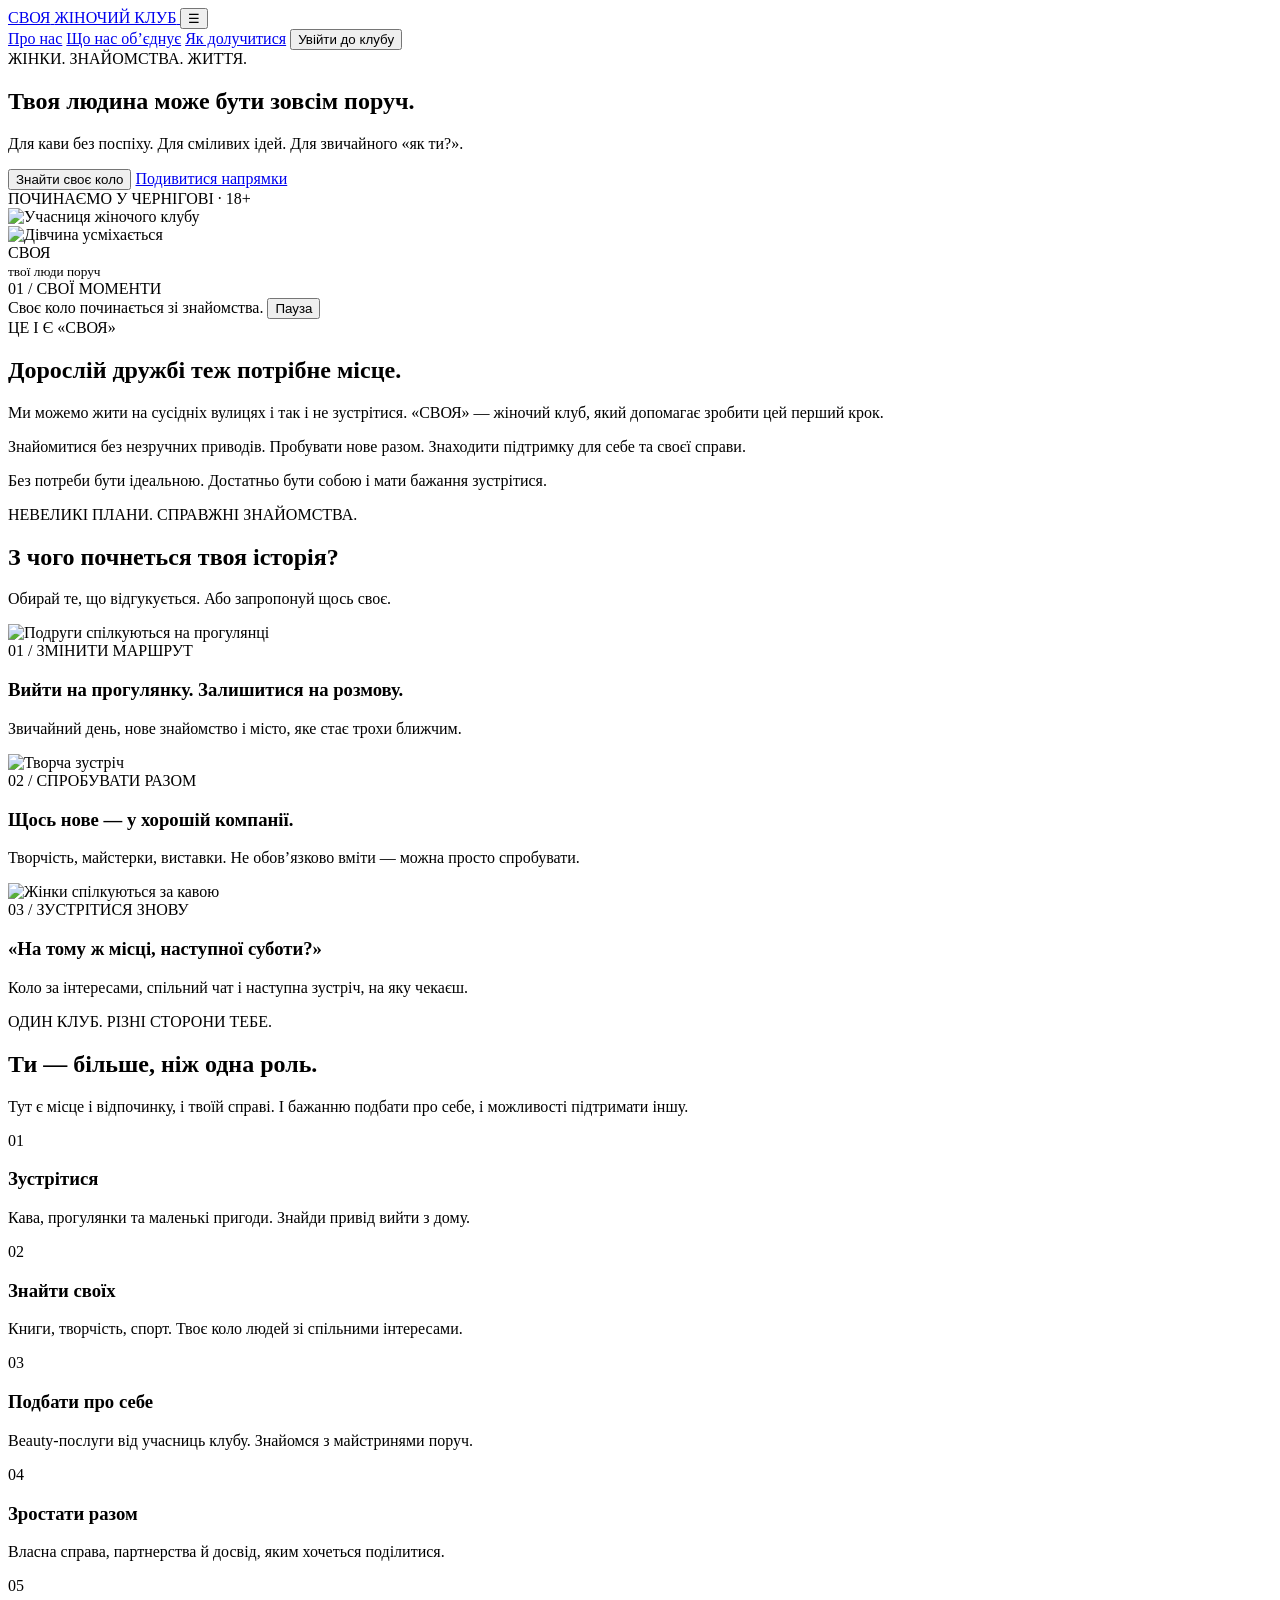
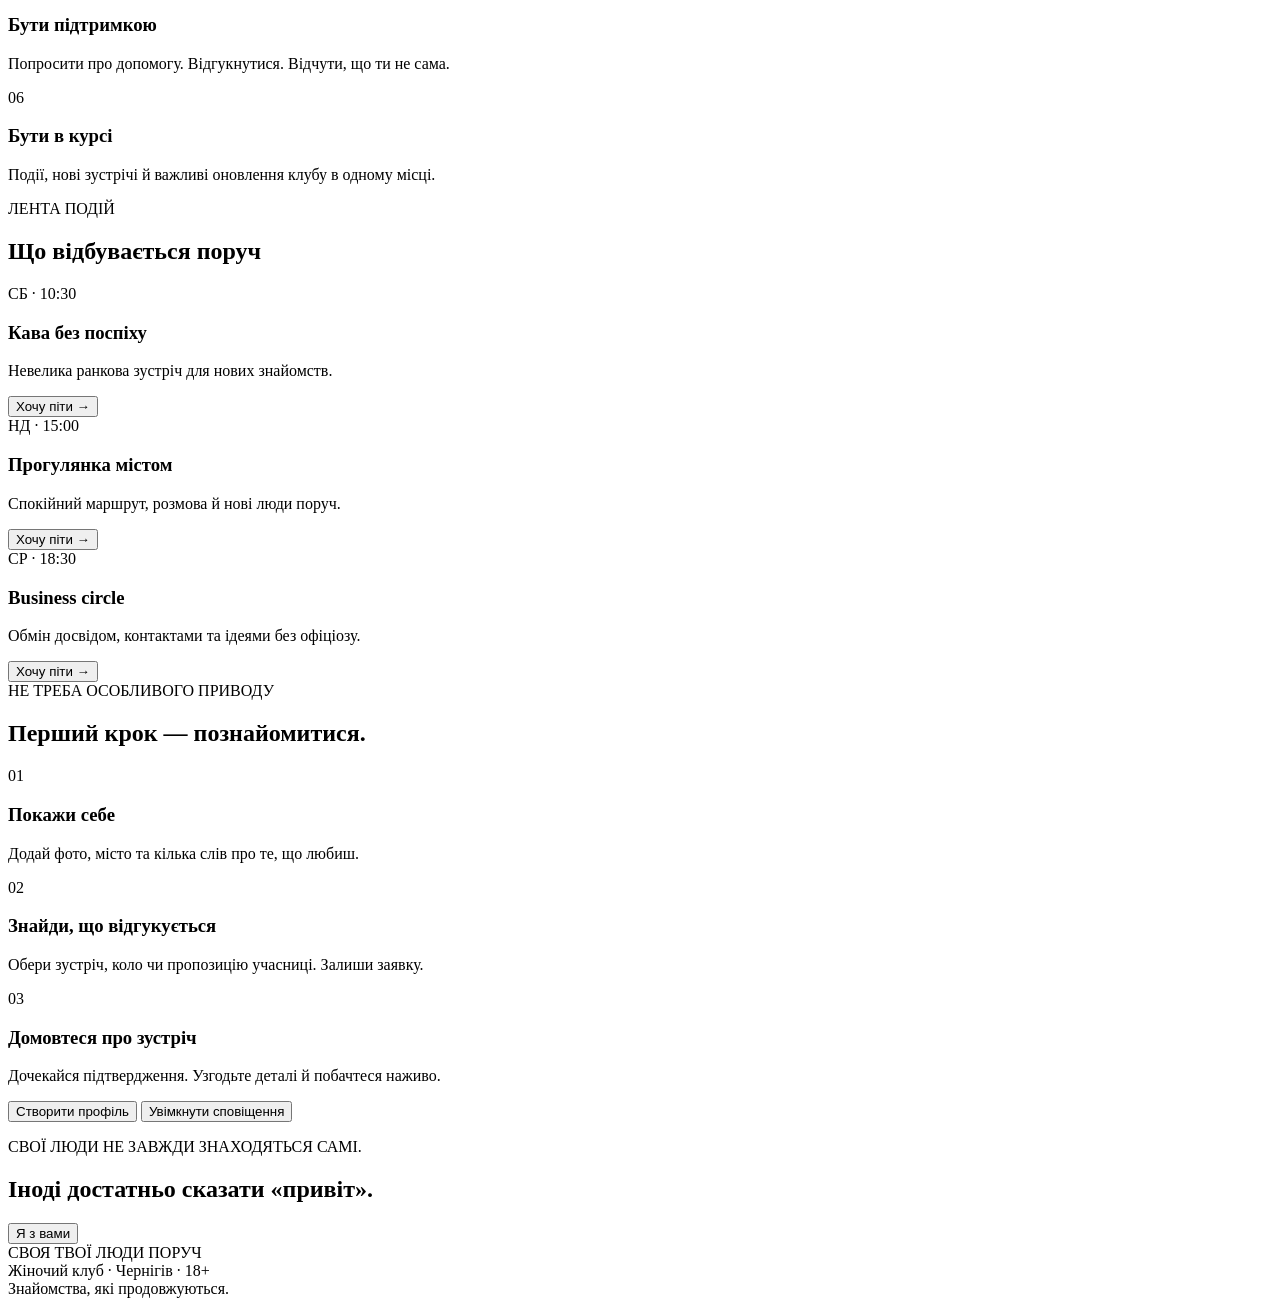
==== svoya/index.html @ 34905272 "Publish SVOYA site: index.html" ====
<!doctype html>
<html lang="uk">
<head>
  <meta charset="utf-8" />
  <meta name="viewport" content="width=device-width, initial-scale=1" />
  <meta name="theme-color" content="#65182d" />
  <title>СВОЯ — жіночий клуб</title>
  <meta name="description" content="СВОЯ — жіночий клуб у Чернігові. Знайомства, зустрічі, кола за інтересами, beauty, бізнес, допомога та події." />
  <link rel="preconnect" href="https://fonts.googleapis.com">
  <link rel="preconnect" href="https://fonts.gstatic.com" crossorigin>
  <link href="https://fonts.googleapis.com/css2?family=Cormorant+Garamond:wght@500;600;700&family=Manrope:wght@400;500;600;700&display=swap" rel="stylesheet">
  <link rel="stylesheet" href="styles.css" />
</head>
<body>
  <div class="grain" aria-hidden="true"></div>

  <header class="site-header">
    <a class="brand" href="#top" aria-label="СВОЯ — головна">
      <span class="brand-mark">СВОЯ</span>
      <span class="brand-sub">ЖІНОЧИЙ КЛУБ</span>
    </a>
    <button class="nav-toggle" aria-label="Відкрити меню" aria-expanded="false">☰</button>
    <nav class="nav" aria-label="Головна навігація">
      <a href="#about">Про нас</a>
      <a href="#directions">Що нас об’єднує</a>
      <a href="#join">Як долучитися</a>
      <button class="link-button" data-open-profile>Увійти до клубу</button>
    </nav>
  </header>

  <main id="top">
    <section class="hero">
      <div class="hero-copy reveal">
        <div class="eyebrow">ЖІНКИ. ЗНАЙОМСТВА. ЖИТТЯ.</div>
        <h1>Твоя людина може бути зовсім поруч.</h1>
        <p class="hero-lead">Для кави без поспіху. Для сміливих ідей. Для звичайного «як ти?».</p>
        <div class="hero-actions">
          <button class="btn btn-primary" data-open-profile>Знайти своє коло</button>
          <a class="btn btn-ghost" href="#directions">Подивитися напрямки</a>
        </div>
        <div class="hero-note">ПОЧИНАЄМО У ЧЕРНІГОВІ · 18+</div>
      </div>

      <div class="hero-visual reveal">
        <div class="hero-photo hero-photo-main">
          <img src="https://images.unsplash.com/photo-1494790108377-be9c29b29330?auto=format&fit=crop&w=1200&q=85" alt="Учасниця жіночого клубу" />
        </div>
        <div class="hero-photo hero-photo-small">
          <img src="https://images.unsplash.com/photo-1524504388940-b1c1722653e1?auto=format&fit=crop&w=700&q=85" alt="Дівчина усміхається" />
        </div>
        <div class="hero-stamp" aria-hidden="true">СВОЯ<br><small>твої люди поруч</small></div>
      </div>
    </section>

    <section class="moment-strip">
      <div class="section-kicker">01 / СВОЇ МОМЕНТИ</div>
      <div class="ticker-shell">
        <div class="ticker" id="photoTicker" aria-label="Стрічка фото учасниць"></div>
      </div>
      <div class="ticker-controls">
        <span>Своє коло починається зі знайомства.</span>
        <button id="tickerToggle" class="mini-btn" type="button">Пауза</button>
      </div>
    </section>

    <section id="about" class="split-section">
      <div class="big-statement reveal">
        <span class="section-kicker">ЦЕ І Є «СВОЯ»</span>
        <h2>Дорослій дружбі теж потрібне місце.</h2>
      </div>
      <div class="body-copy reveal">
        <p>Ми можемо жити на сусідніх вулицях і так і не зустрітися. «СВОЯ» — жіночий клуб, який допомагає зробити цей перший крок.</p>
        <p>Знайомитися без незручних приводів. Пробувати нове разом. Знаходити підтримку для себе та своєї справи.</p>
        <p class="accent-line">Без потреби бути ідеальною. Достатньо бути собою і мати бажання зустрітися.</p>
      </div>
    </section>

    <section class="plans">
      <div class="section-heading reveal">
        <span class="section-kicker">НЕВЕЛИКІ ПЛАНИ. СПРАВЖНІ ЗНАЙОМСТВА.</span>
        <h2>З чого почнеться твоя історія?</h2>
        <p>Обирай те, що відгукується. Або запропонуй щось своє.</p>
      </div>
      <div class="plan-grid">
        <article class="plan-card reveal">
          <img src="https://images.unsplash.com/photo-1529156069898-49953e39b3ac?auto=format&fit=crop&w=1200&q=82" alt="Подруги спілкуються на прогулянці" />
          <div class="plan-card-copy">
            <span>01 / ЗМІНИТИ МАРШРУТ</span>
            <h3>Вийти на прогулянку. Залишитися на розмову.</h3>
            <p>Звичайний день, нове знайомство і місто, яке стає трохи ближчим.</p>
          </div>
        </article>
        <article class="plan-card reveal">
          <img src="https://images.unsplash.com/photo-1518005020951-eccb494ad742?auto=format&fit=crop&w=1200&q=82" alt="Творча зустріч" />
          <div class="plan-card-copy">
            <span>02 / СПРОБУВАТИ РАЗОМ</span>
            <h3>Щось нове — у хорошій компанії.</h3>
            <p>Творчість, майстерки, виставки. Не обов’язково вміти — можна просто спробувати.</p>
          </div>
        </article>
        <article class="plan-card reveal">
          <img src="https://images.unsplash.com/photo-1524250502761-1ac6f2e30d43?auto=format&fit=crop&w=1200&q=82" alt="Жінки спілкуються за кавою" />
          <div class="plan-card-copy">
            <span>03 / ЗУСТРІТИСЯ ЗНОВУ</span>
            <h3>«На тому ж місці, наступної суботи?»</h3>
            <p>Коло за інтересами, спільний чат і наступна зустріч, на яку чекаєш.</p>
          </div>
        </article>
      </div>
    </section>

    <section id="directions" class="directions">
      <div class="section-heading reveal">
        <span class="section-kicker">ОДИН КЛУБ. РІЗНІ СТОРОНИ ТЕБЕ.</span>
        <h2>Ти — більше, ніж одна роль.</h2>
        <p>Тут є місце і відпочинку, і твоїй справі. І бажанню подбати про себе, і можливості підтримати іншу.</p>
      </div>
      <div class="direction-grid">
        <article class="direction-card reveal"><span>01</span><h3>Зустрітися</h3><p>Кава, прогулянки та маленькі пригоди. Знайди привід вийти з дому.</p></article>
        <article class="direction-card reveal"><span>02</span><h3>Знайти своїх</h3><p>Книги, творчість, спорт. Твоє коло людей зі спільними інтересами.</p></article>
        <article class="direction-card reveal"><span>03</span><h3>Подбати про себе</h3><p>Beauty-послуги від учасниць клубу. Знайомся з майстринями поруч.</p></article>
        <article class="direction-card reveal"><span>04</span><h3>Зростати разом</h3><p>Власна справа, партнерства й досвід, яким хочеться поділитися.</p></article>
        <article class="direction-card reveal"><span>05</span><h3>Бути підтримкою</h3><p>Попросити про допомогу. Відгукнутися. Відчути, що ти не сама.</p></article>
        <article class="direction-card reveal"><span>06</span><h3>Бути в курсі</h3><p>Події, нові зустрічі й важливі оновлення клубу в одному місці.</p></article>
      </div>
    </section>

    <section class="event-feed">
      <div class="section-heading reveal">
        <span class="section-kicker">ЛЕНТА ПОДІЙ</span>
        <h2>Що відбувається поруч</h2>
      </div>
      <div class="event-grid">
        <article class="event-card reveal">
          <span class="date">СБ · 10:30</span>
          <h3>Кава без поспіху</h3>
          <p>Невелика ранкова зустріч для нових знайомств.</p>
          <button class="text-action" data-open-profile>Хочу піти →</button>
        </article>
        <article class="event-card reveal">
          <span class="date">НД · 15:00</span>
          <h3>Прогулянка містом</h3>
          <p>Спокійний маршрут, розмова й нові люди поруч.</p>
          <button class="text-action" data-open-profile>Хочу піти →</button>
        </article>
        <article class="event-card reveal">
          <span class="date">СР · 18:30</span>
          <h3>Business circle</h3>
          <p>Обмін досвідом, контактами та ідеями без офіціозу.</p>
          <button class="text-action" data-open-profile>Хочу піти →</button>
        </article>
      </div>
    </section>

    <section id="join" class="join-section">
      <div class="section-heading reveal">
        <span class="section-kicker">НЕ ТРЕБА ОСОБЛИВОГО ПРИВОДУ</span>
        <h2>Перший крок — познайомитися.</h2>
      </div>
      <div class="steps">
        <div class="step reveal"><span>01</span><h3>Покажи себе</h3><p>Додай фото, місто та кілька слів про те, що любиш.</p></div>
        <div class="step reveal"><span>02</span><h3>Знайди, що відгукується</h3><p>Обери зустріч, коло чи пропозицію учасниці. Залиши заявку.</p></div>
        <div class="step reveal"><span>03</span><h3>Домовтеся про зустріч</h3><p>Дочекайся підтвердження. Узгодьте деталі й побачтеся наживо.</p></div>
      </div>
      <div class="join-actions reveal">
        <button class="btn btn-primary btn-large" data-open-profile>Створити профіль</button>
        <button class="btn btn-ghost btn-large" id="notifyButton">Увімкнути сповіщення</button>
      </div>
    </section>

    <section class="closing">
      <p>СВОЇ ЛЮДИ НЕ ЗАВЖДИ ЗНАХОДЯТЬСЯ САМІ.</p>
      <h2>Іноді достатньо сказати «привіт».</h2>
      <button class="btn btn-light" data-open-profile>Я з вами</button>
    </section>
  </main>

  <footer>
    <div class="brand brand-footer">
      <span class="brand-mark">СВОЯ</span>
      <span class="brand-sub">ТВОЇ ЛЮДИ ПОРУЧ</span>
    </div>
    <div>Жіночий клуб · Чернігів · 18+</div>
    <div>Знайомства, які продовжуються.</div>
  </footer>

  <dialog id="profileDialog" class="profile-dialog">
    <form id="profileForm" method="dialog" class="profile-form">
      <button type="button" class="dialog-close" data-close-profile aria-label="Закрити">×</button>
      <span class="section-kicker">ТВОЄ ЗНАЙОМСТВО ЗІ «СВОЯ»</span>
      <h2>Створити профіль</h2>
      <p>Основне фото обов’язкове. Додатково можна завантажити до 10 фото.</p>

      <label>Ім’я
        <input name="name" required maxlength="60" placeholder="Як до тебе звертатися?" />
      </label>
      <label>Місто
        <input name="city" required maxlength="80" value="Чернігів" />
      </label>
      <label>Кілька слів про себе
        <textarea name="about" rows="4" maxlength="500" placeholder="Що любиш, що хочеш спробувати, кого шукаєш у клубі?"></textarea>
      </label>
      <label>Основне фото *
        <input id="mainPhoto" name="mainPhoto" type="file" accept="image/*" required />
      </label>
      <label>Галерея до 10 фото
        <input id="galleryPhotos" name="galleryPhotos" type="file" accept="image/*" multiple />
        <small id="galleryHint">0 / 10 фото</small>
      </label>

      <div class="form-actions">
        <button type="button" class="btn btn-ghost" data-close-profile>Скасувати</button>
        <button type="submit" class="btn btn-primary">Продовжити</button>
      </div>
      <div id="formMessage" class="form-message" aria-live="polite"></div>
    </form>
  </dialog>

  <div id="toast" class="toast" role="status" aria-live="polite"></div>

  <script src="app.js" defer></script>
</body>
</html>
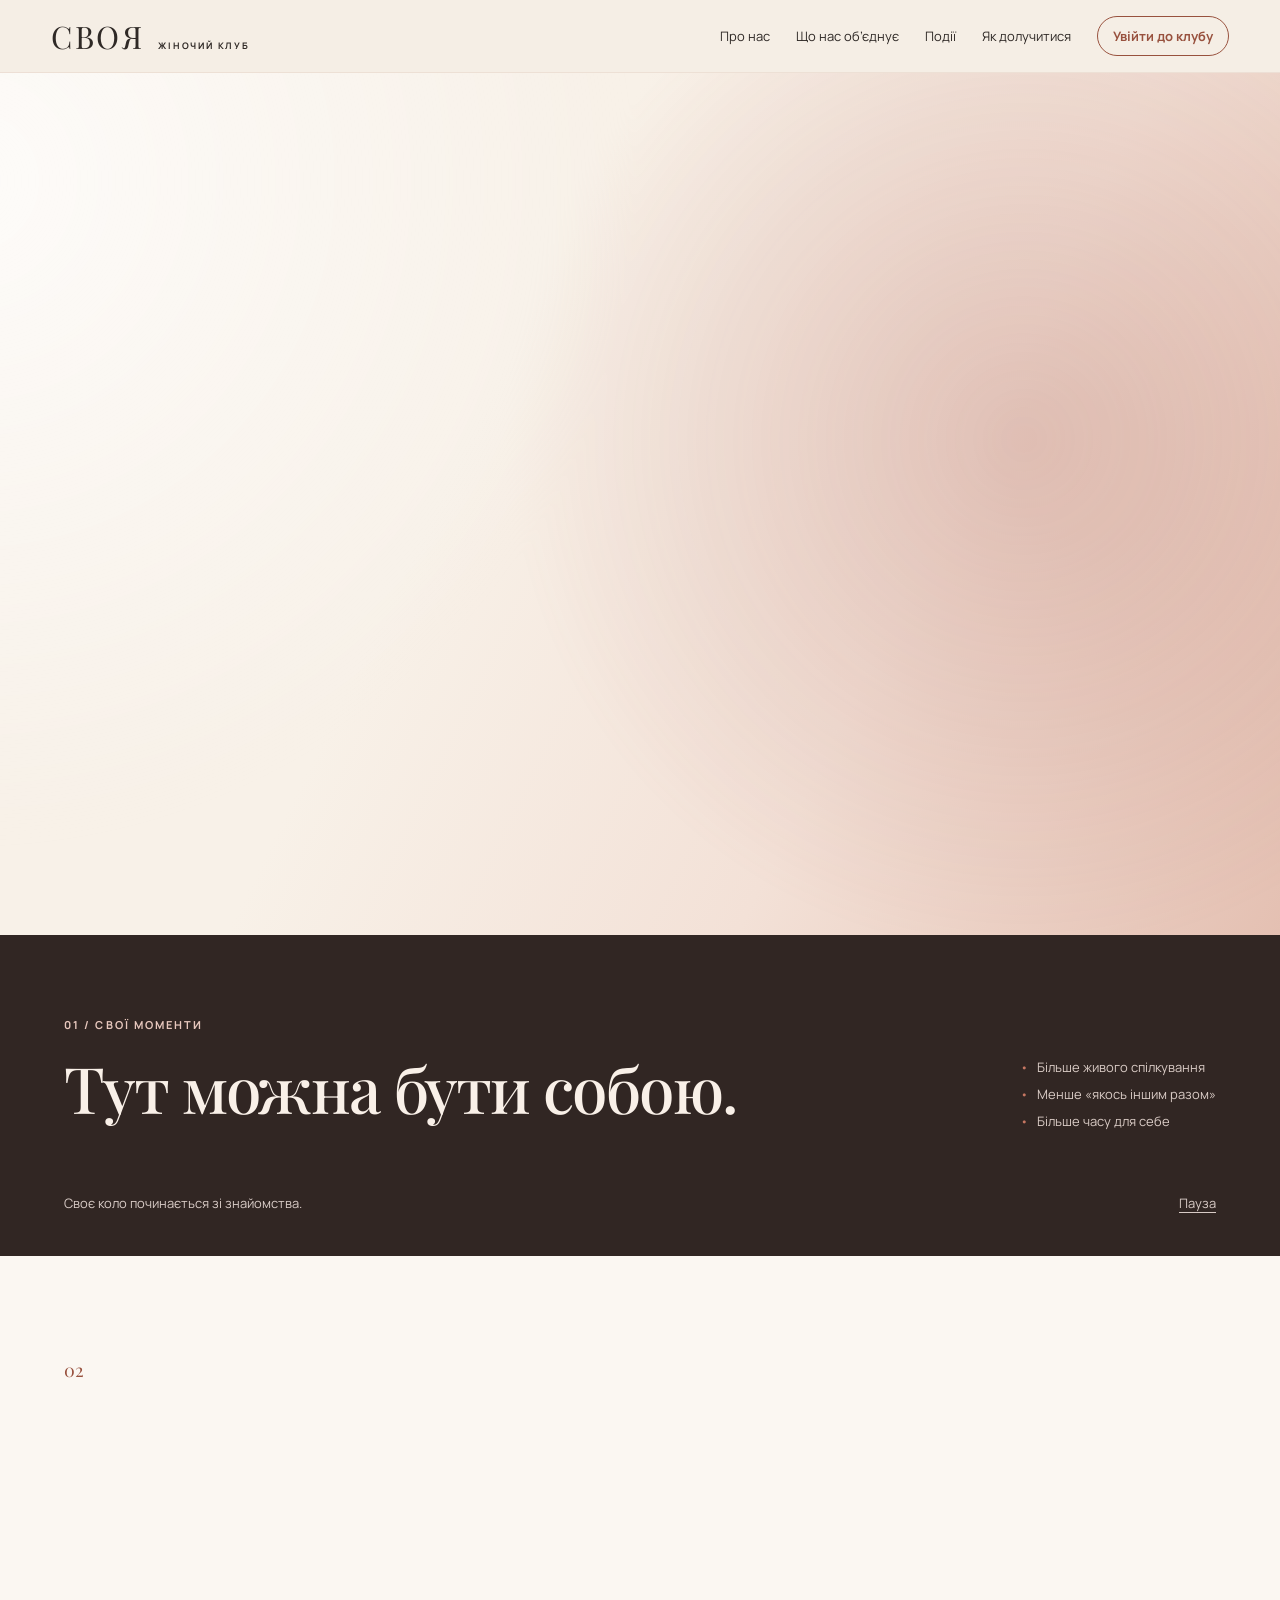
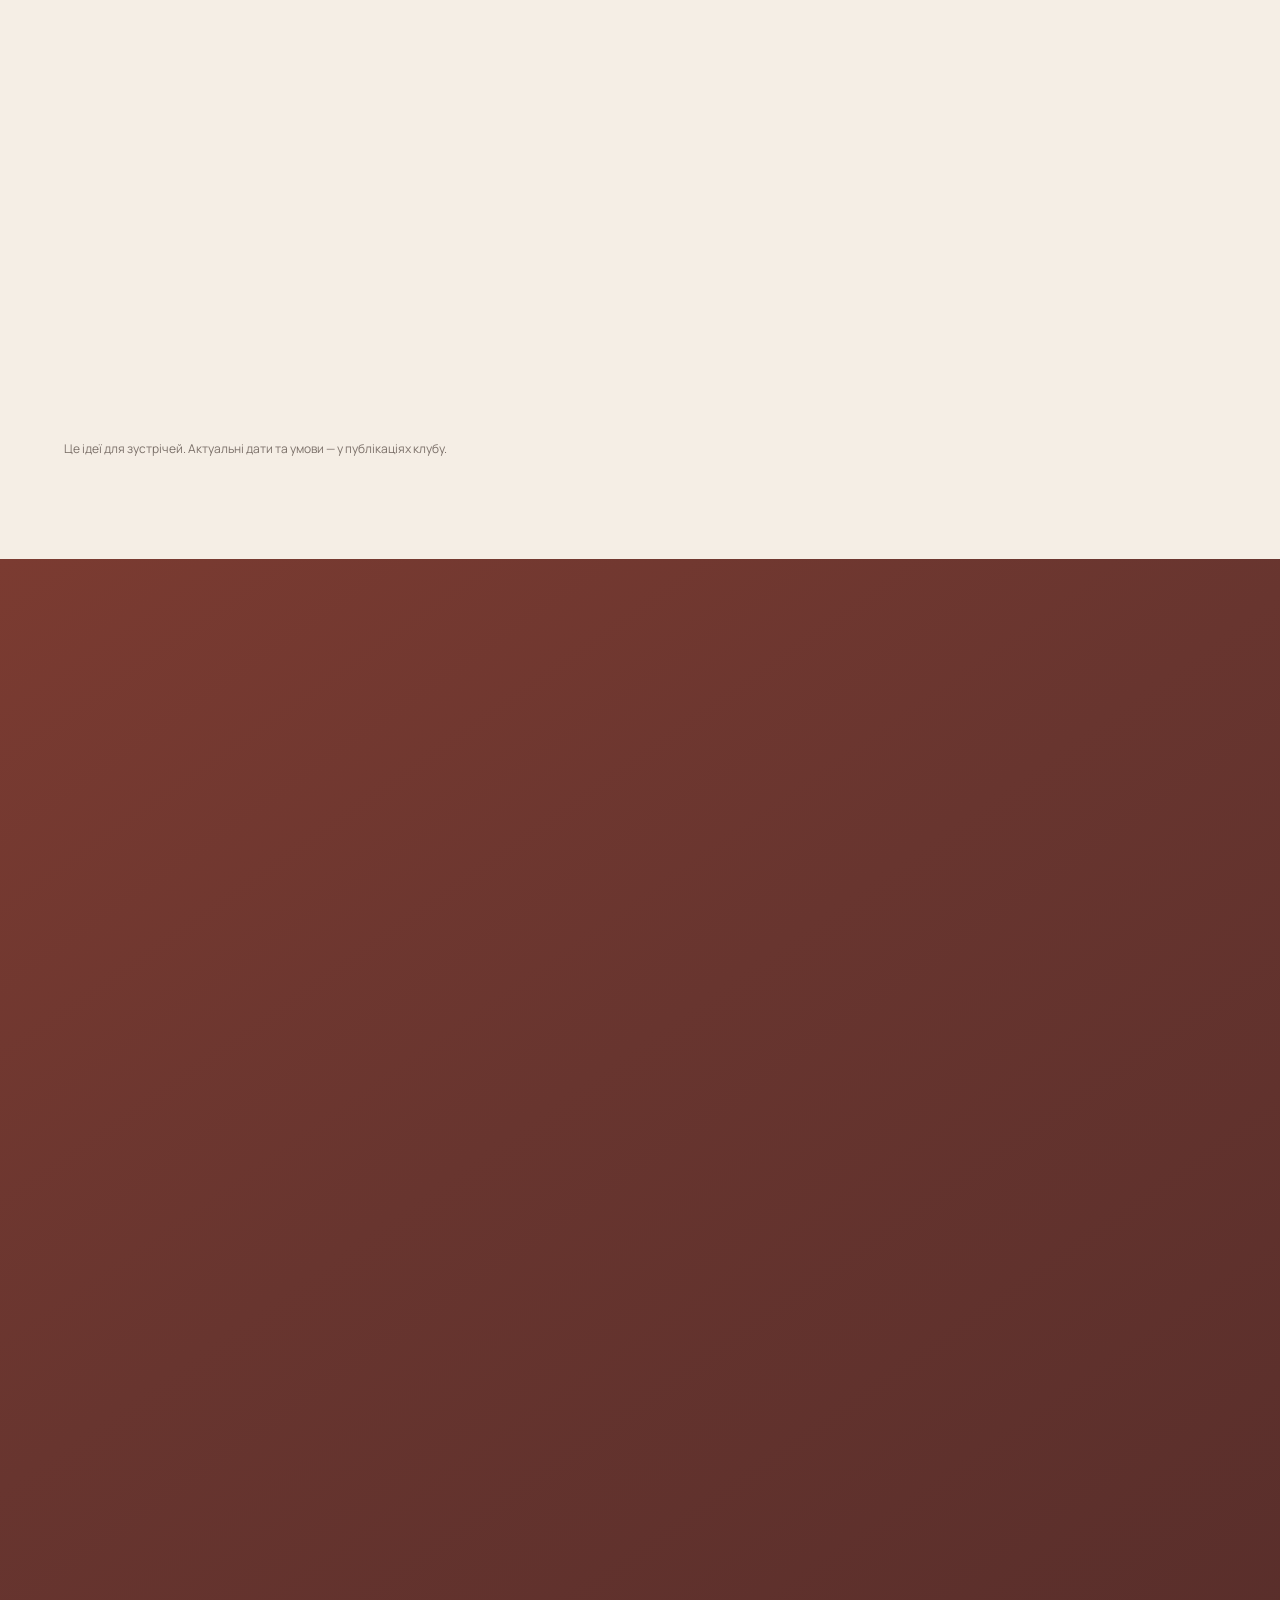
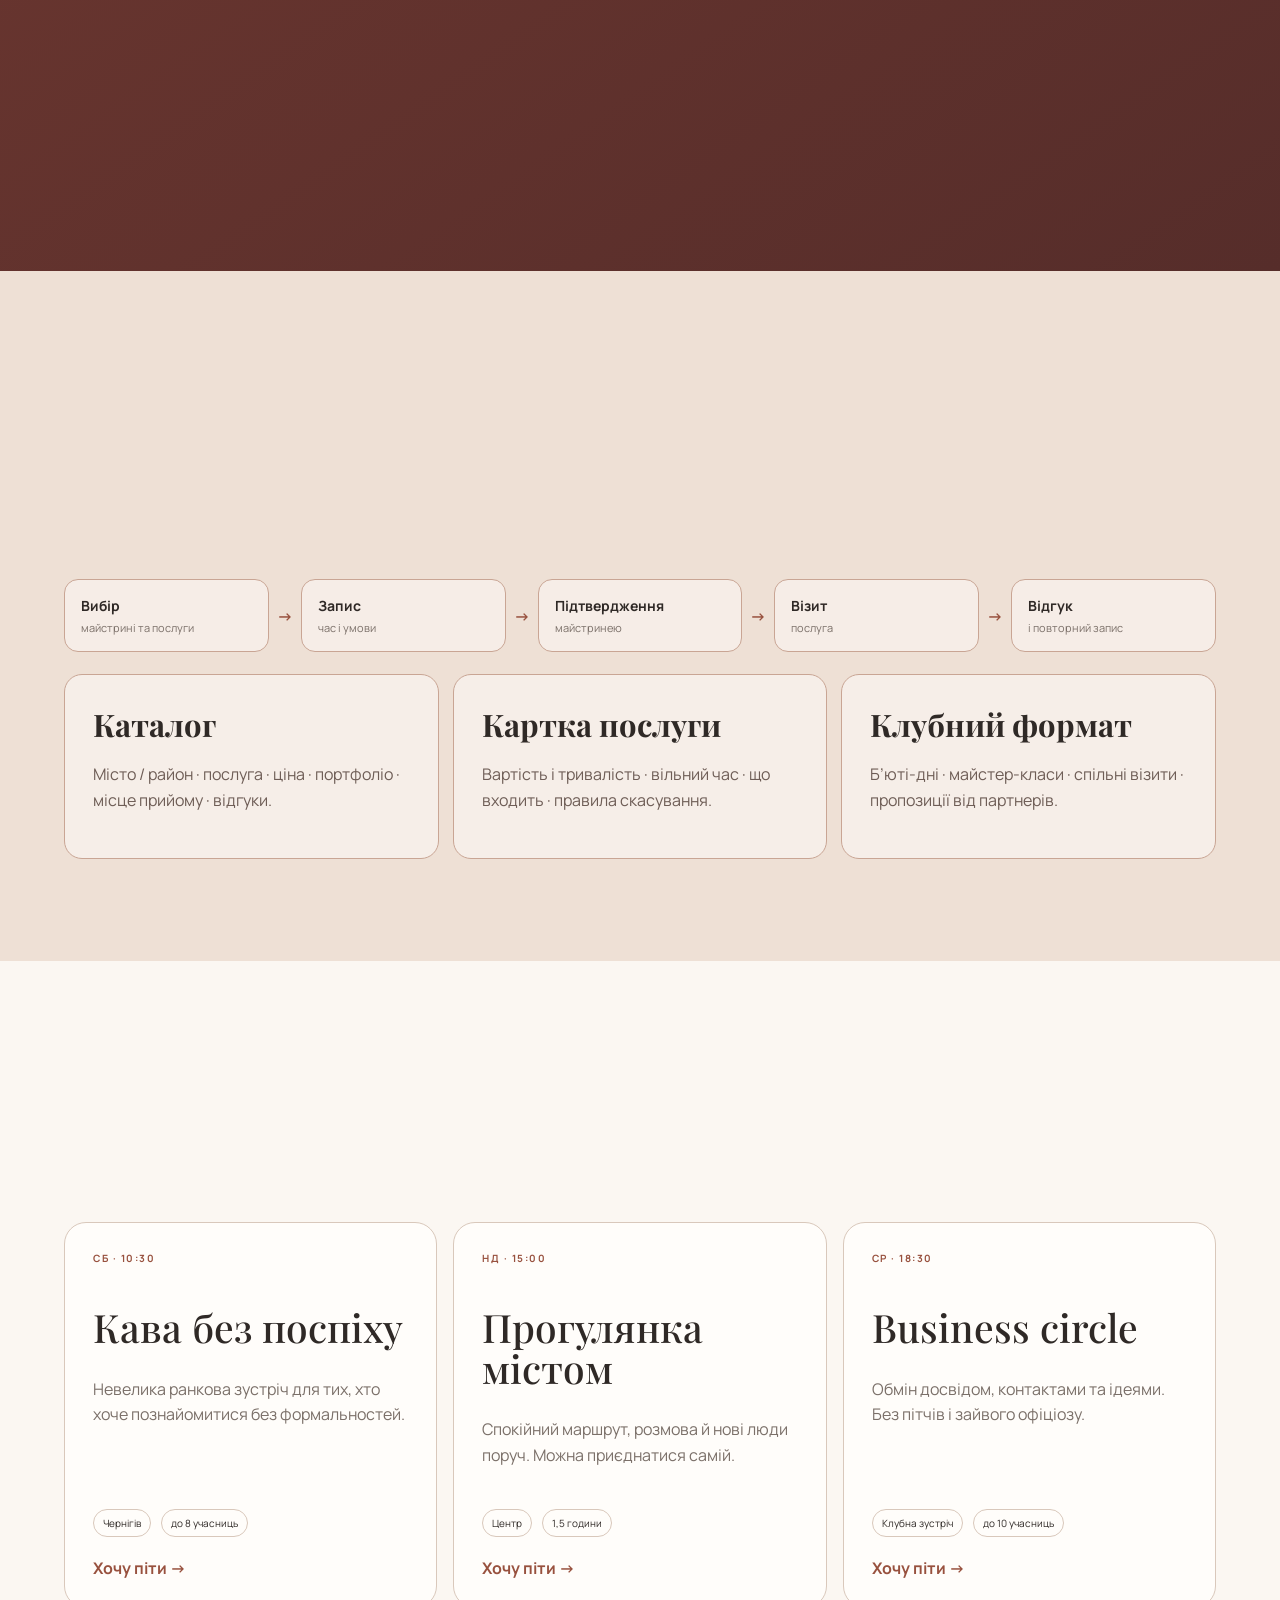
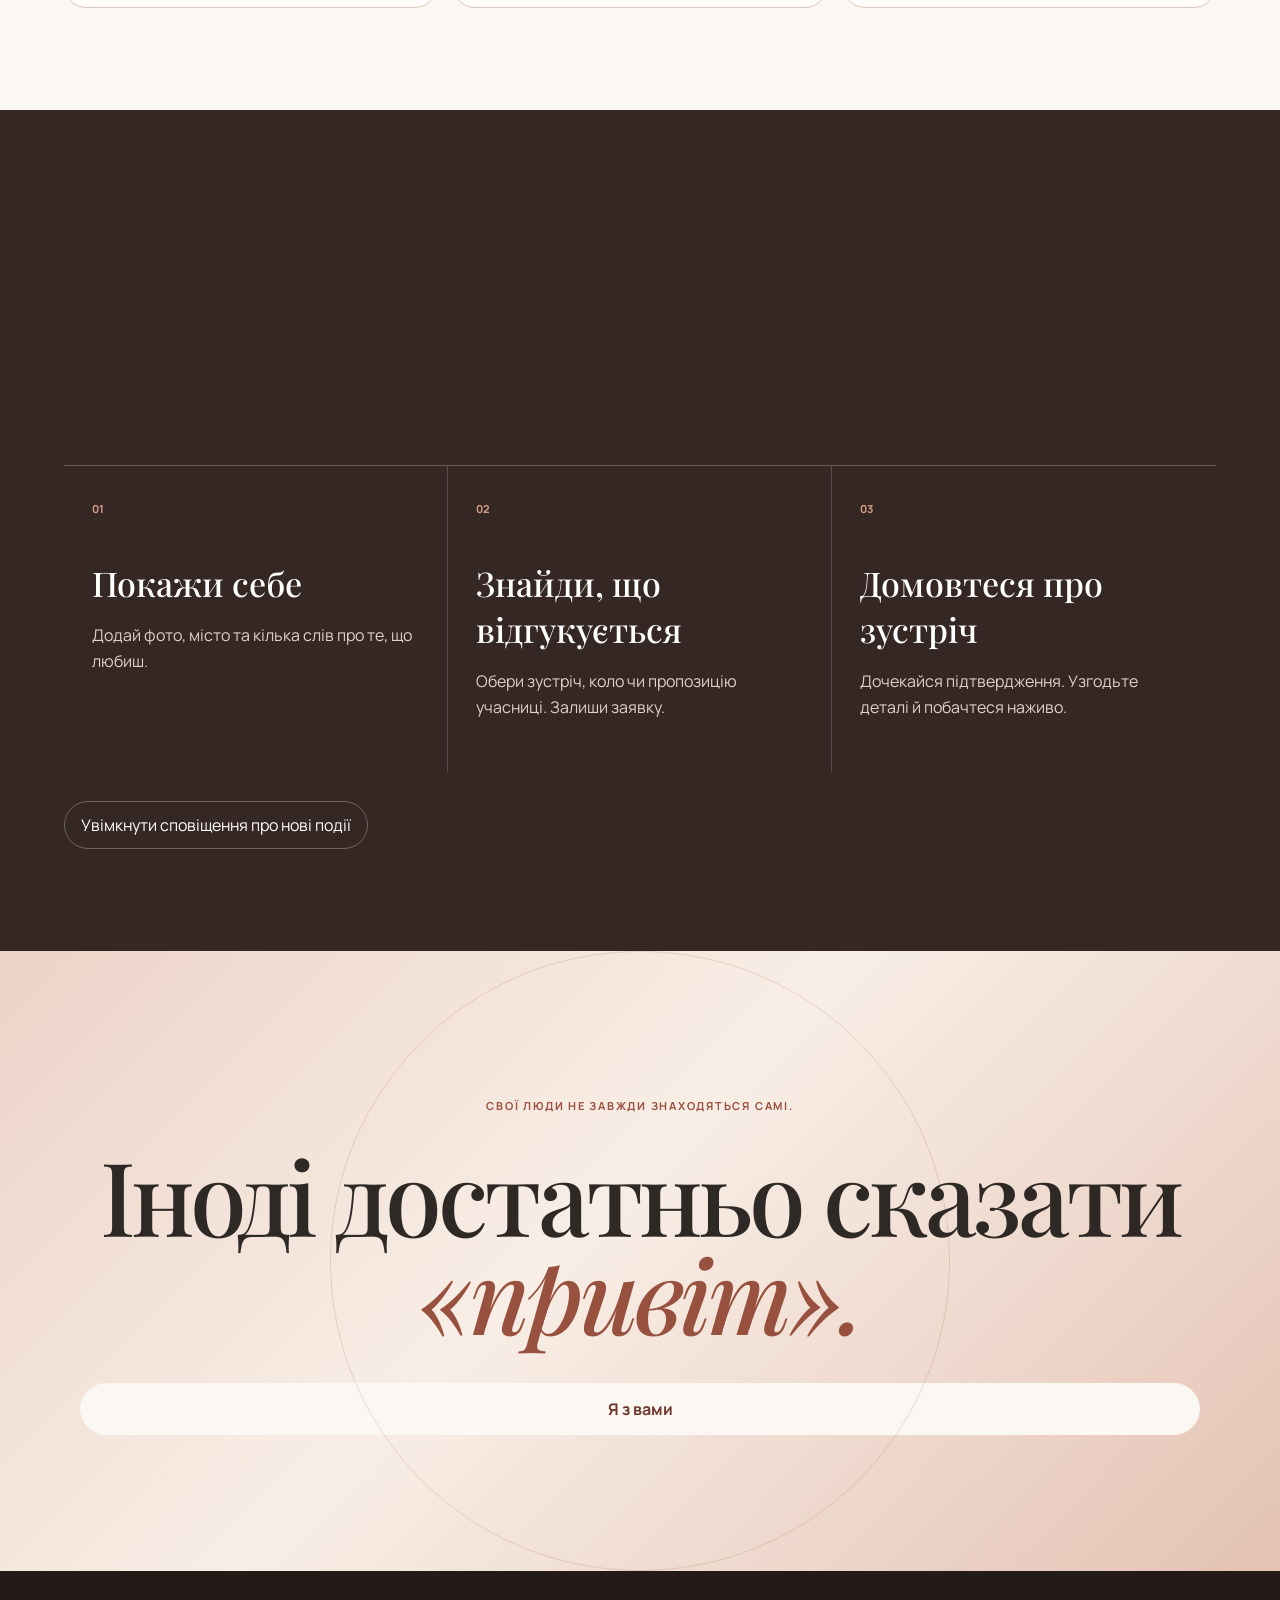
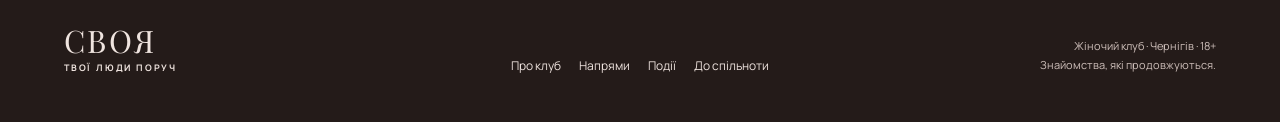
==== commit 2e15b60d: "SVOYA: rebuild approved club experience" ====
--- a/svoya/index.html
+++ b/svoya/index.html
@@ -1,223 +1,115 @@
 <!doctype html>
 <html lang="uk">
 <head>
-  <meta charset="utf-8" />
-  <meta name="viewport" content="width=device-width, initial-scale=1" />
-  <meta name="theme-color" content="#65182d" />
-  <title>СВОЯ — жіночий клуб</title>
-  <meta name="description" content="СВОЯ — жіночий клуб у Чернігові. Знайомства, зустрічі, кола за інтересами, beauty, бізнес, допомога та події." />
-  <link rel="preconnect" href="https://fonts.googleapis.com">
-  <link rel="preconnect" href="https://fonts.gstatic.com" crossorigin>
-  <link href="https://fonts.googleapis.com/css2?family=Cormorant+Garamond:wght@500;600;700&family=Manrope:wght@400;500;600;700&display=swap" rel="stylesheet">
-  <link rel="stylesheet" href="styles.css" />
+<meta charset="utf-8">
+<meta name="viewport" content="width=device-width,initial-scale=1">
+<meta name="theme-color" content="#98513e">
+<meta name="description" content="СВОЯ — жіночий клуб у Чернігові. Знайомства, зустрічі, свої кола, б’юті, бізнес, допомога та події.">
+<title>СВОЯ — жіночий клуб</title>
+<link rel="preconnect" href="https://fonts.googleapis.com">
+<link rel="preconnect" href="https://fonts.gstatic.com" crossorigin>
+<link href="https://fonts.googleapis.com/css2?family=Manrope:wght@400;500;600;700&family=Playfair+Display:ital,wght@0,500;0,600;1,500&display=swap" rel="stylesheet">
+<link rel="manifest" href="manifest.webmanifest">
+<link rel="icon" href="favicon.svg" type="image/svg+xml">
+<link rel="stylesheet" href="styles.css">
 </head>
 <body>
-  <div class="grain" aria-hidden="true"></div>
+<div class="page-progress" id="pageProgress"></div>
+<header class="header" id="top">
+<a class="logo" href="#top" aria-label="СВОЯ — головна"><span class="logo-word">СВОЯ</span><span class="logo-caption">ЖІНОЧИЙ КЛУБ</span></a>
+<button class="menu-button" id="menuButton" aria-expanded="false" aria-controls="nav">Меню</button>
+<nav class="nav" id="nav"><a href="#about">Про нас</a><a href="#directions">Що нас об’єднує</a><a href="#events">Події</a><a href="#join">Як долучитися</a><button class="nav-cta" data-open-profile>Увійти до клубу</button></nav>
+</header>
+<main>
+<section class="hero section-pad">
+<div class="hero-gradient" aria-hidden="true"></div>
+<div class="hero-copy motion-reveal">
+<div class="eyebrow">ЖІНКИ. ЗНАЙОМСТВА. ЖИТТЯ.</div><div class="city-pill">ПОЧИНАЄМО У ЧЕРНІГОВІ</div>
+<h1>Твоя людина може бути зовсім <em>поруч.</em></h1>
+<p>Для кави без поспіху. Для сміливих ідей. Для звичайного «як ти?».</p>
+<div class="hero-actions"><button class="button button-solid magnetic" data-open-profile>Знайти своє коло</button><a class="button button-line magnetic" href="#directions">Подивитися клуб</a></div>
+<div class="hero-caption">Можна прийти самій.</div>
+</div>
+<div class="hero-media motion-reveal">
+<div class="hero-orbit orbit-one"></div><div class="hero-orbit orbit-two"></div>
+<figure class="hero-photo photo-zoom"><img src="https://images.unsplash.com/photo-1494790108377-be9c29b29330?auto=format&fit=crop&w=1400&q=88" alt="Жінка — учасниця клубу СВОЯ"></figure>
+<div class="hero-badge">ЗНАЙОМСТВО<br><strong>ПОЧИНАЄТЬСЯ</strong><br>З КАВИ</div><div class="hero-mini-note">СВОЯ · 18+</div>
+</div>
+</section>
 
-  <header class="site-header">
-    <a class="brand" href="#top" aria-label="СВОЯ — головна">
-      <span class="brand-mark">СВОЯ</span>
-      <span class="brand-sub">ЖІНОЧИЙ КЛУБ</span>
-    </a>
-    <button class="nav-toggle" aria-label="Відкрити меню" aria-expanded="false">☰</button>
-    <nav class="nav" aria-label="Головна навігація">
-      <a href="#about">Про нас</a>
-      <a href="#directions">Що нас об’єднує</a>
-      <a href="#join">Як долучитися</a>
-      <button class="link-button" data-open-profile>Увійти до клубу</button>
-    </nav>
-  </header>
+<section class="moments" aria-labelledby="moments-title">
+<div class="moments-head section-pad-x"><div><div class="eyebrow light">01 / СВОЇ МОМЕНТИ</div><h2 id="moments-title">Тут можна бути собою.</h2></div><div class="moment-points"><span>Більше живого спілкування</span><span>Менше «якось іншим разом»</span><span>Більше часу для себе</span></div></div>
+<div class="portrait-rail-wrap"><div class="portrait-rail" id="portraitRail" aria-label="Декоративна стрічка з 50 жіночих портретів"></div></div>
+<div class="moments-foot section-pad-x"><span>Своє коло починається зі знайомства.</span><button id="railToggle" class="text-button">Пауза</button></div>
+</section>
 
-  <main id="top">
-    <section class="hero">
-      <div class="hero-copy reveal">
-        <div class="eyebrow">ЖІНКИ. ЗНАЙОМСТВА. ЖИТТЯ.</div>
-        <h1>Твоя людина може бути зовсім поруч.</h1>
-        <p class="hero-lead">Для кави без поспіху. Для сміливих ідей. Для звичайного «як ти?».</p>
-        <div class="hero-actions">
-          <button class="btn btn-primary" data-open-profile>Знайти своє коло</button>
-          <a class="btn btn-ghost" href="#directions">Подивитися напрямки</a>
-        </div>
-        <div class="hero-note">ПОЧИНАЄМО У ЧЕРНІГОВІ · 18+</div>
-      </div>
+<section class="intro section-pad" id="about">
+<div class="intro-index">02</div>
+<div class="intro-title motion-reveal"><div class="eyebrow">ЦЕ І Є «СВОЯ»</div><h2>Дорослій дружбі теж потрібне <em>місце.</em></h2></div>
+<div class="intro-copy motion-reveal"><p>Ми можемо жити на сусідніх вулицях і так і не зустрітися. «СВОЯ» — жіночий клуб, який допомагає зробити цей перший крок.</p><p>Знайомитися без незручних приводів. Пробувати нове разом. Знаходити підтримку для себе та своєї справи.</p><blockquote>Без потреби бути ідеальною. Достатньо бути собою і мати бажання зустрітися.</blockquote></div>
+</section>
 
-      <div class="hero-visual reveal">
-        <div class="hero-photo hero-photo-main">
-          <img src="https://images.unsplash.com/photo-1494790108377-be9c29b29330?auto=format&fit=crop&w=1200&q=85" alt="Учасниця жіночого клубу" />
-        </div>
-        <div class="hero-photo hero-photo-small">
-          <img src="https://images.unsplash.com/photo-1524504388940-b1c1722653e1?auto=format&fit=crop&w=700&q=85" alt="Дівчина усміхається" />
-        </div>
-        <div class="hero-stamp" aria-hidden="true">СВОЯ<br><small>твої люди поруч</small></div>
-      </div>
-    </section>
+<section class="stories section-pad">
+<div class="section-title motion-reveal"><div class="eyebrow">НЕВЕЛИКІ ПЛАНИ. СПРАВЖНІ ЗНАЙОМСТВА.</div><h2>З чого почнеться твоя історія?</h2><p>Обирай те, що відгукується. Або запропонуй щось своє.</p></div>
+<div class="story-stack">
+<article class="story-card tilt-card motion-reveal"><div class="story-photo photo-zoom"><img src="https://images.unsplash.com/photo-1529156069898-49953e39b3ac?auto=format&fit=crop&w=1600&q=88" alt="Подруги спілкуються на прогулянці"></div><div class="story-copy"><span>01 / ЗМІНИТИ МАРШРУТ</span><h3>Вийти на прогулянку. Залишитися на розмову.</h3><p>Звичайний день, нове знайомство і місто, яке стає трохи ближчим.</p></div></article>
+<article class="story-card tilt-card motion-reveal reverse"><div class="story-photo photo-zoom"><img src="https://images.unsplash.com/photo-1518005020951-eccb494ad742?auto=format&fit=crop&w=1600&q=88" alt="Творча зустріч жінок"></div><div class="story-copy"><span>02 / СПРОБУВАТИ РАЗОМ</span><h3>Щось нове — у хорошій компанії.</h3><p>Творчість, майстерки, виставки. Не обов’язково вміти — можна просто спробувати.</p></div></article>
+<article class="story-card tilt-card motion-reveal"><div class="story-photo photo-zoom"><img src="https://images.unsplash.com/photo-1524250502761-1ac6f2e30d43?auto=format&fit=crop&w=1600&q=88" alt="Жінки спілкуються за кавою"></div><div class="story-copy"><span>03 / ЗУСТРІТИСЯ ЗНОВУ</span><h3>«На тому ж місці, наступної суботи?»</h3><p>Коло за інтересами, спільний чат і наступна зустріч, на яку чекаєш.</p><button class="inline-link" data-open-profile>Знайти своє коло →</button></div></article>
+</div>
+<p class="stories-note">Це ідеї для зустрічей. Актуальні дати та умови — у публікаціях клубу.</p>
+</section>
 
-    <section class="moment-strip">
-      <div class="section-kicker">01 / СВОЇ МОМЕНТИ</div>
-      <div class="ticker-shell">
-        <div class="ticker" id="photoTicker" aria-label="Стрічка фото учасниць"></div>
-      </div>
-      <div class="ticker-controls">
-        <span>Своє коло починається зі знайомства.</span>
-        <button id="tickerToggle" class="mini-btn" type="button">Пауза</button>
-      </div>
-    </section>
+<section class="directions section-pad" id="directions">
+<div class="directions-title motion-reveal"><div class="eyebrow light">ОДИН КЛУБ. РІЗНІ СТОРОНИ ТЕБЕ.</div><h2>Ти — більше, ніж одна роль.</h2><p>Тут є місце і відпочинку, і твоїй справі. І бажанню подбати про себе, і можливості підтримати іншу.</p><button class="button button-cream magnetic" data-open-profile>Відкрити клуб</button></div>
+<div class="catalog-grid">
+<article class="catalog-card motion-reveal"><img src="https://images.unsplash.com/photo-1529333166437-7750a6dd5a70?auto=format&fit=crop&w=1000&q=82" alt="Кава і зустріч"><div><span>01</span><h3>Зустрітися</h3><p>Кава, прогулянки та маленькі пригоди. Знайди привід вийти з дому.</p></div></article>
+<article class="catalog-card motion-reveal"><img src="https://images.unsplash.com/photo-1511632765486-a01980e01a18?auto=format&fit=crop&w=1000&q=82" alt="Коло друзів"><div><span>02</span><h3>Знайти своїх</h3><p>Книги, творчість, спорт. Твоє коло людей зі спільними інтересами.</p></div></article>
+<article class="catalog-card accent motion-reveal"><img src="https://images.unsplash.com/photo-1562322140-8baeececf3df?auto=format&fit=crop&w=1000&q=82" alt="Б’юті послуги"><div><span>03</span><h3>Подбати про себе</h3><p>Б’юті-послуги від учасниць клубу. Знайомся з майстринями поруч.</p></div></article>
+<article class="catalog-card motion-reveal"><img src="https://images.unsplash.com/photo-1556761175-b413da4baf72?auto=format&fit=crop&w=1000&q=82" alt="Бізнес зустріч"><div><span>04</span><h3>Зростати разом</h3><p>Власна справа, партнерства й досвід, яким хочеться поділитися.</p></div></article>
+<article class="catalog-card motion-reveal"><img src="https://images.unsplash.com/photo-1521737604893-d14cc237f11d?auto=format&fit=crop&w=1000&q=82" alt="Взаємодопомога"><div><span>05</span><h3>Бути підтримкою</h3><p>Попросити про допомогу. Відгукнутися. Відчути, що ти не сама.</p></div></article>
+<article class="catalog-card motion-reveal"><img src="https://images.unsplash.com/photo-1500530855697-b586d89ba3ee?auto=format&fit=crop&w=1000&q=82" alt="Події та враження"><div><span>06</span><h3>Жити цікавіше</h3><p>Події, поїздки, вистави, майстер-класи та ідеї від самих учасниць.</p></div></article>
+</div>
+</section>
 
-    <section id="about" class="split-section">
-      <div class="big-statement reveal">
-        <span class="section-kicker">ЦЕ І Є «СВОЯ»</span>
-        <h2>Дорослій дружбі теж потрібне місце.</h2>
-      </div>
-      <div class="body-copy reveal">
-        <p>Ми можемо жити на сусідніх вулицях і так і не зустрітися. «СВОЯ» — жіночий клуб, який допомагає зробити цей перший крок.</p>
-        <p>Знайомитися без незручних приводів. Пробувати нове разом. Знаходити підтримку для себе та своєї справи.</p>
-        <p class="accent-line">Без потреби бути ідеальною. Достатньо бути собою і мати бажання зустрітися.</p>
-      </div>
-    </section>
+<section class="beauty section-pad" id="beauty">
+<div class="beauty-top motion-reveal"><div><div class="eyebrow">Б’ЮТІ — ОКРЕМИЙ НАПРЯМОК</div><h2>Майстрині, яких радять свої.</h2></div><p>Волосся · нігті · брови й вії · макіяж · догляд · масаж · стиль</p></div>
+<div class="beauty-flow"><div class="beauty-step"><strong>Вибір</strong><span>майстрині та послуги</span></div><b>→</b><div class="beauty-step"><strong>Запис</strong><span>час і умови</span></div><b>→</b><div class="beauty-step"><strong>Підтвердження</strong><span>майстринею</span></div><b>→</b><div class="beauty-step"><strong>Візит</strong><span>послуга</span></div><b>→</b><div class="beauty-step"><strong>Відгук</strong><span>і повторний запис</span></div></div>
+<div class="beauty-cards"><article><h3>Каталог</h3><p>Місто / район · послуга · ціна · портфоліо · місце прийому · відгуки.</p></article><article><h3>Картка послуги</h3><p>Вартість і тривалість · вільний час · що входить · правила скасування.</p></article><article><h3>Клубний формат</h3><p>Б’юті-дні · майстер-класи · спільні візити · пропозиції від партнерів.</p></article></div>
+</section>
 
-    <section class="plans">
-      <div class="section-heading reveal">
-        <span class="section-kicker">НЕВЕЛИКІ ПЛАНИ. СПРАВЖНІ ЗНАЙОМСТВА.</span>
-        <h2>З чого почнеться твоя історія?</h2>
-        <p>Обирай те, що відгукується. Або запропонуй щось своє.</p>
-      </div>
-      <div class="plan-grid">
-        <article class="plan-card reveal">
-          <img src="https://images.unsplash.com/photo-1529156069898-49953e39b3ac?auto=format&fit=crop&w=1200&q=82" alt="Подруги спілкуються на прогулянці" />
-          <div class="plan-card-copy">
-            <span>01 / ЗМІНИТИ МАРШРУТ</span>
-            <h3>Вийти на прогулянку. Залишитися на розмову.</h3>
-            <p>Звичайний день, нове знайомство і місто, яке стає трохи ближчим.</p>
-          </div>
-        </article>
-        <article class="plan-card reveal">
-          <img src="https://images.unsplash.com/photo-1518005020951-eccb494ad742?auto=format&fit=crop&w=1200&q=82" alt="Творча зустріч" />
-          <div class="plan-card-copy">
-            <span>02 / СПРОБУВАТИ РАЗОМ</span>
-            <h3>Щось нове — у хорошій компанії.</h3>
-            <p>Творчість, майстерки, виставки. Не обов’язково вміти — можна просто спробувати.</p>
-          </div>
-        </article>
-        <article class="plan-card reveal">
-          <img src="https://images.unsplash.com/photo-1524250502761-1ac6f2e30d43?auto=format&fit=crop&w=1200&q=82" alt="Жінки спілкуються за кавою" />
-          <div class="plan-card-copy">
-            <span>03 / ЗУСТРІТИСЯ ЗНОВУ</span>
-            <h3>«На тому ж місці, наступної суботи?»</h3>
-            <p>Коло за інтересами, спільний чат і наступна зустріч, на яку чекаєш.</p>
-          </div>
-        </article>
-      </div>
-    </section>
+<section class="events section-pad" id="events">
+<div class="section-title motion-reveal"><div class="eyebrow">ЛЕНТА ПОДІЙ</div><h2>Що відбувається поруч.</h2></div>
+<div class="events-grid">
+<article class="event-card"><div class="event-date">СБ · 10:30</div><h3>Кава без поспіху</h3><p>Невелика ранкова зустріч для тих, хто хоче познайомитися без формальностей.</p><div class="event-meta"><span>Чернігів</span><span>до 8 учасниць</span></div><button data-event="Кава без поспіху">Хочу піти →</button></article>
+<article class="event-card"><div class="event-date">НД · 15:00</div><h3>Прогулянка містом</h3><p>Спокійний маршрут, розмова й нові люди поруч. Можна приєднатися самій.</p><div class="event-meta"><span>Центр</span><span>1,5 години</span></div><button data-event="Прогулянка містом">Хочу піти →</button></article>
+<article class="event-card"><div class="event-date">СР · 18:30</div><h3>Business circle</h3><p>Обмін досвідом, контактами та ідеями. Без пітчів і зайвого офіціозу.</p><div class="event-meta"><span>Клубна зустріч</span><span>до 10 учасниць</span></div><button data-event="Business circle">Хочу піти →</button></article>
+</div>
+</section>
 
-    <section id="directions" class="directions">
-      <div class="section-heading reveal">
-        <span class="section-kicker">ОДИН КЛУБ. РІЗНІ СТОРОНИ ТЕБЕ.</span>
-        <h2>Ти — більше, ніж одна роль.</h2>
-        <p>Тут є місце і відпочинку, і твоїй справі. І бажанню подбати про себе, і можливості підтримати іншу.</p>
-      </div>
-      <div class="direction-grid">
-        <article class="direction-card reveal"><span>01</span><h3>Зустрітися</h3><p>Кава, прогулянки та маленькі пригоди. Знайди привід вийти з дому.</p></article>
-        <article class="direction-card reveal"><span>02</span><h3>Знайти своїх</h3><p>Книги, творчість, спорт. Твоє коло людей зі спільними інтересами.</p></article>
-        <article class="direction-card reveal"><span>03</span><h3>Подбати про себе</h3><p>Beauty-послуги від учасниць клубу. Знайомся з майстринями поруч.</p></article>
-        <article class="direction-card reveal"><span>04</span><h3>Зростати разом</h3><p>Власна справа, партнерства й досвід, яким хочеться поділитися.</p></article>
-        <article class="direction-card reveal"><span>05</span><h3>Бути підтримкою</h3><p>Попросити про допомогу. Відгукнутися. Відчути, що ти не сама.</p></article>
-        <article class="direction-card reveal"><span>06</span><h3>Бути в курсі</h3><p>Події, нові зустрічі й важливі оновлення клубу в одному місці.</p></article>
-      </div>
-    </section>
+<section class="join section-pad" id="join">
+<div class="join-intro motion-reveal"><div class="eyebrow light">НЕ ТРЕБА ОСОБЛИВОГО ПРИВОДУ</div><h2>Перший крок — познайомитися.</h2><button class="button button-cream magnetic" data-open-profile>Створити профіль</button></div>
+<div class="join-steps"><article><span>01</span><h3>Покажи себе</h3><p>Додай фото, місто та кілька слів про те, що любиш.</p></article><article><span>02</span><h3>Знайди, що відгукується</h3><p>Обери зустріч, коло чи пропозицію учасниці. Залиши заявку.</p></article><article><span>03</span><h3>Домовтеся про зустріч</h3><p>Дочекайся підтвердження. Узгодьте деталі й побачтеся наживо.</p></article></div>
+<button class="notify-button" id="notifyButton">Увімкнути сповіщення про нові події</button>
+</section>
 
-    <section class="event-feed">
-      <div class="section-heading reveal">
-        <span class="section-kicker">ЛЕНТА ПОДІЙ</span>
-        <h2>Що відбувається поруч</h2>
-      </div>
-      <div class="event-grid">
-        <article class="event-card reveal">
-          <span class="date">СБ · 10:30</span>
-          <h3>Кава без поспіху</h3>
-          <p>Невелика ранкова зустріч для нових знайомств.</p>
-          <button class="text-action" data-open-profile>Хочу піти →</button>
-        </article>
-        <article class="event-card reveal">
-          <span class="date">НД · 15:00</span>
-          <h3>Прогулянка містом</h3>
-          <p>Спокійний маршрут, розмова й нові люди поруч.</p>
-          <button class="text-action" data-open-profile>Хочу піти →</button>
-        </article>
-        <article class="event-card reveal">
-          <span class="date">СР · 18:30</span>
-          <h3>Business circle</h3>
-          <p>Обмін досвідом, контактами та ідеями без офіціозу.</p>
-          <button class="text-action" data-open-profile>Хочу піти →</button>
-        </article>
-      </div>
-    </section>
+<section class="closing section-pad"><div class="closing-ring" aria-hidden="true"></div><p>СВОЇ ЛЮДИ НЕ ЗАВЖДИ ЗНАХОДЯТЬСЯ САМІ.</p><h2>Іноді достатньо сказати <em>«привіт».</em></h2><button class="button button-cream magnetic" data-open-profile>Я з вами</button></section>
+</main>
 
-    <section id="join" class="join-section">
-      <div class="section-heading reveal">
-        <span class="section-kicker">НЕ ТРЕБА ОСОБЛИВОГО ПРИВОДУ</span>
-        <h2>Перший крок — познайомитися.</h2>
-      </div>
-      <div class="steps">
-        <div class="step reveal"><span>01</span><h3>Покажи себе</h3><p>Додай фото, місто та кілька слів про те, що любиш.</p></div>
-        <div class="step reveal"><span>02</span><h3>Знайди, що відгукується</h3><p>Обери зустріч, коло чи пропозицію учасниці. Залиши заявку.</p></div>
-        <div class="step reveal"><span>03</span><h3>Домовтеся про зустріч</h3><p>Дочекайся підтвердження. Узгодьте деталі й побачтеся наживо.</p></div>
-      </div>
-      <div class="join-actions reveal">
-        <button class="btn btn-primary btn-large" data-open-profile>Створити профіль</button>
-        <button class="btn btn-ghost btn-large" id="notifyButton">Увімкнути сповіщення</button>
-      </div>
-    </section>
+<footer class="footer"><div><div class="logo-word">СВОЯ</div><div class="logo-caption">ТВОЇ ЛЮДИ ПОРУЧ</div></div><div class="footer-links"><a href="#about">Про клуб</a><a href="#directions">Напрями</a><a href="#events">Події</a><button data-open-profile>До спільноти</button></div><div class="footer-note">Жіночий клуб · Чернігів · 18+<br>Знайомства, які продовжуються.</div></footer>
 
-    <section class="closing">
-      <p>СВОЇ ЛЮДИ НЕ ЗАВЖДИ ЗНАХОДЯТЬСЯ САМІ.</p>
-      <h2>Іноді достатньо сказати «привіт».</h2>
-      <button class="btn btn-light" data-open-profile>Я з вами</button>
-    </section>
-  </main>
-
-  <footer>
-    <div class="brand brand-footer">
-      <span class="brand-mark">СВОЯ</span>
-      <span class="brand-sub">ТВОЇ ЛЮДИ ПОРУЧ</span>
-    </div>
-    <div>Жіночий клуб · Чернігів · 18+</div>
-    <div>Знайомства, які продовжуються.</div>
-  </footer>
-
-  <dialog id="profileDialog" class="profile-dialog">
-    <form id="profileForm" method="dialog" class="profile-form">
-      <button type="button" class="dialog-close" data-close-profile aria-label="Закрити">×</button>
-      <span class="section-kicker">ТВОЄ ЗНАЙОМСТВО ЗІ «СВОЯ»</span>
-      <h2>Створити профіль</h2>
-      <p>Основне фото обов’язкове. Додатково можна завантажити до 10 фото.</p>
-
-      <label>Ім’я
-        <input name="name" required maxlength="60" placeholder="Як до тебе звертатися?" />
-      </label>
-      <label>Місто
-        <input name="city" required maxlength="80" value="Чернігів" />
-      </label>
-      <label>Кілька слів про себе
-        <textarea name="about" rows="4" maxlength="500" placeholder="Що любиш, що хочеш спробувати, кого шукаєш у клубі?"></textarea>
-      </label>
-      <label>Основне фото *
-        <input id="mainPhoto" name="mainPhoto" type="file" accept="image/*" required />
-      </label>
-      <label>Галерея до 10 фото
-        <input id="galleryPhotos" name="galleryPhotos" type="file" accept="image/*" multiple />
-        <small id="galleryHint">0 / 10 фото</small>
-      </label>
-
-      <div class="form-actions">
-        <button type="button" class="btn btn-ghost" data-close-profile>Скасувати</button>
-        <button type="submit" class="btn btn-primary">Продовжити</button>
-      </div>
-      <div id="formMessage" class="form-message" aria-live="polite"></div>
-    </form>
-  </dialog>
-
-  <div id="toast" class="toast" role="status" aria-live="polite"></div>
-
-  <script src="app.js" defer></script>
-</body>
-</html>
+<dialog id="profileDialog" class="profile-dialog">
+<form id="profileForm" class="profile-form" method="dialog">
+<button class="dialog-close" type="button" data-close-profile aria-label="Закрити">×</button>
+<div class="eyebrow">ТВОЄ ЗНАЙОМСТВО ЗІ «СВОЯ»</div><h2>Створити профіль</h2><p class="form-intro">Основне фото обов’язкове. Додатково можна додати до 10 фото.</p>
+<div class="form-grid"><label>Ім’я<input name="name" required maxlength="60" placeholder="Як до тебе звертатися?"></label><label>Місто<input name="city" required maxlength="80" value="Чернігів"></label></div>
+<label>Про себе<textarea name="about" maxlength="500" rows="4" placeholder="Що любиш, чого хочеш спробувати, кого хотілося б зустріти у клубі?"></textarea></label>
+<label>Основне фото *<input id="mainPhoto" type="file" accept="image/*" required></label>
+<label>Галерея до 10 фото<input id="galleryPhotos" type="file" accept="image/*" multiple><small id="galleryHint">0 / 10 фото</small></label>
+<div class="form-checks"><label><input type="checkbox" name="interests" value="meetings"> зустрічі</label><label><input type="checkbox" name="interests" value="beauty"> б’юті</label><label><input type="checkbox" name="interests" value="business"> бізнес</label><label><input type="checkbox" name="interests" value="help"> допомога</label></div>
+<div id="formMessage" class="form-message" aria-live="polite"></div>
+<div class="form-actions"><button class="button button-line" type="button" data-close-profile>Скасувати</button><button class="button button-solid" type="submit">Зберегти профіль</button></div>
+</form>
+</dialog>
+<div class="toast" id="toast" role="status" aria-live="polite"></div>
+<script src="app.js" defer></script>
+</body></html>
--- a/svoya/styles.css
+++ b/svoya/styles.css
@@ -0,0 +1,18 @@
+:root{
+  --cream:#f5eee5;--paper:#fbf7f2;--paper-2:#efe2d7;--ink:#2f2926;--muted:#7b7069;--terra:#98513e;--terra-deep:#6f382d;--wine:#6b273b;--blush:#e7cfc5;--line:#d9c8bb;--radius:26px;--shadow:0 24px 80px rgba(75,45,36,.13)
+}
+*{box-sizing:border-box}html{scroll-behavior:smooth}body{margin:0;background:var(--cream);color:var(--ink);font-family:Manrope,system-ui,sans-serif;overflow-x:hidden}body.modal-open{overflow:hidden}img{display:block;width:100%;height:100%;object-fit:cover}button,a{font:inherit;color:inherit}button{cursor:pointer}a{text-decoration:none}.page-progress{position:fixed;left:0;top:0;height:3px;width:0;background:var(--terra);z-index:200}.header{position:sticky;top:0;z-index:100;display:flex;align-items:center;justify-content:space-between;padding:15px clamp(20px,4vw,64px);background:rgba(245,238,229,.88);backdrop-filter:blur(18px);border-bottom:1px solid rgba(152,81,62,.09)}.logo{display:flex;align-items:baseline;gap:14px}.logo-word{font-family:"Playfair Display",serif;font-size:31px;letter-spacing:.08em}.logo-caption{font-size:9px;letter-spacing:.2em;font-weight:700}.nav{display:flex;align-items:center;gap:26px;font-size:13px}.nav a{position:relative}.nav a:after{content:"";position:absolute;left:0;right:0;bottom:-5px;height:1px;background:var(--terra);transform:scaleX(0);transform-origin:left;transition:.25s}.nav a:hover:after{transform:scaleX(1)}.nav-cta{border:1px solid var(--terra);border-radius:999px;background:transparent;padding:10px 15px;color:var(--terra);font-weight:700}.menu-button{display:none;border:0;background:none;font-weight:700;color:var(--terra)}.section-pad{padding:clamp(76px,8vw,128px) clamp(20px,5vw,82px)}.section-pad-x{padding-left:clamp(20px,5vw,82px);padding-right:clamp(20px,5vw,82px)}.eyebrow{font-size:11px;letter-spacing:.19em;font-weight:700;color:var(--terra);text-transform:uppercase}.eyebrow.light{color:#e7c7bd}
+.hero{min-height:calc(100svh - 69px);display:grid;grid-template-columns:minmax(0,1.05fr) minmax(420px,.95fr);gap:5vw;align-items:center;position:relative;overflow:hidden;background:linear-gradient(116deg,#f8f1e8 0%,#f8f1e8 38%,#f3e1d7 68%,#e4c0b2 100%)}.hero-gradient{position:absolute;inset:-25%;background:radial-gradient(circle at 70% 45%,rgba(158,76,65,.22),transparent 34%),radial-gradient(circle at 15% 25%,rgba(255,255,255,.75),transparent 35%);filter:blur(6px);pointer-events:none}.hero-copy{position:relative;z-index:2;max-width:760px}.city-pill{display:inline-block;margin:17px 0 6px;padding:8px 12px;border:1px solid rgba(152,81,62,.4);border-radius:999px;color:var(--terra);font-size:10px;letter-spacing:.13em;font-weight:700}.hero h1,.intro h2,.section-title h2,.directions h2,.beauty h2,.join h2,.closing h2,.profile-form h2{font-family:"Playfair Display",serif;font-weight:500;letter-spacing:-.04em;line-height:.95}.hero h1{font-size:clamp(58px,7.4vw,116px);margin:18px 0 26px;max-width:780px}.hero h1 em,.intro h2 em,.closing h2 em{font-weight:500;color:var(--terra)}.hero-copy>p{font-size:clamp(18px,1.7vw,24px);line-height:1.55;max-width:620px;color:#574d48}.hero-actions{display:flex;gap:12px;flex-wrap:wrap;margin-top:32px}.button{appearance:none;border-radius:999px;padding:14px 22px;border:1px solid var(--terra);font-weight:700;transition:transform .25s,background .25s,color .25s,border .25s}.button-solid{background:var(--terra);color:white}.button-solid:hover{background:var(--terra-deep)}.button-line{background:transparent;color:var(--terra)}.button-cream{background:var(--paper);border-color:var(--paper);color:var(--terra-deep)}.hero-caption{margin-top:28px;font-size:11px;letter-spacing:.14em;color:#7d6b64}.hero-media{position:relative;height:min(73vh,760px);min-height:560px}.hero-photo{position:absolute;right:5%;top:3%;width:78%;height:88%;border-radius:46% 46% 34px 34px;overflow:hidden;box-shadow:var(--shadow)}.hero-photo:after{content:"";position:absolute;inset:0;background:linear-gradient(to left,transparent 54%,rgba(245,238,229,.16)),linear-gradient(to top,rgba(71,38,35,.22),transparent 40%)}.hero-badge{position:absolute;z-index:2;left:0;bottom:12%;width:158px;height:158px;border-radius:50%;display:grid;place-items:center;text-align:center;background:var(--paper);font-size:10px;letter-spacing:.13em;line-height:1.6;color:var(--terra);box-shadow:var(--shadow);transform:rotate(-8deg)}.hero-badge strong{font-family:"Playfair Display",serif;font-size:20px;letter-spacing:0}.hero-mini-note{position:absolute;right:0;bottom:3%;font-size:10px;letter-spacing:.14em;color:#6b514c}.hero-orbit{position:absolute;border:1px solid rgba(152,81,62,.26);border-radius:50%}.orbit-one{width:72%;aspect-ratio:1;right:-7%;top:0}.orbit-two{width:42%;aspect-ratio:1;left:4%;bottom:3%}
+.moments{background:#312623;color:#f9f0e8;padding:82px 0 44px}.moments-head{display:flex;justify-content:space-between;gap:50px;align-items:end}.moments h2{font-family:"Playfair Display",serif;font-weight:500;font-size:clamp(46px,5vw,78px);margin:13px 0 0;letter-spacing:-.03em}.moment-points{display:grid;gap:9px;font-size:13px;color:#d9cbc5}.moment-points span:before{content:"•";color:#c77762;margin-right:8px}.portrait-rail-wrap{overflow:hidden;margin:36px 0 28px}.portrait-rail{width:max-content;display:flex;gap:9px;animation:rail 74s linear infinite}.portrait-rail.paused{animation-play-state:paused}.portrait-rail img{width:128px;height:176px;border-radius:72px 72px 16px 16px;filter:saturate(.8) contrast(.97);object-fit:cover}.moments-foot{display:flex;justify-content:space-between;gap:20px;color:#d8cbc6;font-size:13px}.text-button,.inline-link{border:0;background:none;padding:0;color:inherit;text-decoration:underline;text-underline-offset:4px}.inline-link{color:var(--terra);font-weight:700;text-decoration:none}@keyframes rail{to{transform:translateX(-50%)}}
+.intro{display:grid;grid-template-columns:80px 1.15fr .85fr;gap:4vw;align-items:start;background:var(--paper)}.intro-index{font-family:"Playfair Display",serif;font-size:18px;color:var(--terra)}.intro h2{font-size:clamp(52px,6.6vw,98px);margin:17px 0 0}.intro-copy{font-size:18px;line-height:1.74;padding-top:82px}.intro-copy p{margin-top:0}.intro-copy blockquote{margin:35px 0 0;padding:22px 0 0;border-top:1px solid var(--line);font-family:"Playfair Display",serif;font-size:27px;line-height:1.25;color:var(--terra)}
+.stories{background:var(--cream)}.section-title{max-width:900px;margin-bottom:52px}.section-title h2{font-size:clamp(48px,6vw,88px);margin:18px 0}.section-title p{font-size:18px;color:var(--muted)}.story-stack{display:grid;gap:28px}.story-card{display:grid;grid-template-columns:1.15fr .85fr;min-height:420px;background:var(--paper);border:1px solid var(--line);border-radius:var(--radius);overflow:hidden;box-shadow:0 12px 45px rgba(75,45,36,.07);transform-style:preserve-3d}.story-card.reverse{grid-template-columns:.85fr 1.15fr}.story-card.reverse .story-photo{order:2}.story-photo{min-height:420px;overflow:hidden}.story-photo img{transition:transform .9s cubic-bezier(.2,.7,.2,1)}.story-card:hover .story-photo img{transform:scale(1.045)}.story-copy{padding:clamp(28px,4vw,58px);display:flex;flex-direction:column;justify-content:center}.story-copy>span{font-size:10px;letter-spacing:.15em;color:var(--terra);font-weight:700}.story-copy h3{font-family:"Playfair Display",serif;font-size:clamp(34px,3.4vw,52px);font-weight:500;line-height:1.08;margin:18px 0}.story-copy p{line-height:1.7;color:var(--muted)}.stories-note{margin:28px 0 0;font-size:12px;color:var(--muted)}
+.directions{background:linear-gradient(145deg,#7b3b31 0%,#68352f 42%,#562d2a 100%);color:white}.directions-title{display:grid;grid-template-columns:1.2fr .8fr;gap:20px 60px;align-items:end;margin-bottom:48px}.directions-title .eyebrow{grid-column:1/-1}.directions h2{font-size:clamp(52px,6.5vw,96px);margin:0}.directions-title p{font-size:17px;line-height:1.7;color:#eadcd7;max-width:580px}.directions-title .button{justify-self:start}.catalog-grid{display:grid;grid-template-columns:repeat(3,1fr);gap:14px}.catalog-card{position:relative;min-height:390px;border-radius:22px;overflow:hidden;background:#5f342f;border:1px solid rgba(255,255,255,.16)}.catalog-card img{position:absolute;inset:0;opacity:.53;transition:transform .7s,opacity .4s}.catalog-card:after{content:"";position:absolute;inset:0;background:linear-gradient(to top,rgba(49,25,24,.96),rgba(49,25,24,.07) 74%)}.catalog-card:hover img{transform:scale(1.04);opacity:.66}.catalog-card>div{position:absolute;z-index:2;left:24px;right:24px;bottom:24px}.catalog-card span{font-size:11px;color:#f0bbaa;font-weight:700}.catalog-card h3{font-family:"Playfair Display",serif;font-size:34px;font-weight:500;margin:9px 0}.catalog-card p{font-size:14px;line-height:1.55;color:#f0e4e0;margin:0}.catalog-card.accent{outline:2px solid #d79a87;outline-offset:-8px}
+.beauty{background:#eee0d5}.beauty-top{display:flex;justify-content:space-between;gap:50px;align-items:end}.beauty h2{font-size:clamp(48px,5.5vw,82px);margin:15px 0 0}.beauty-top>p{max-width:480px;line-height:1.7;color:var(--terra);font-weight:600}.beauty-flow{margin:42px 0 22px;display:grid;grid-template-columns:1fr auto 1fr auto 1fr auto 1fr auto 1fr;align-items:center;gap:8px}.beauty-flow b{color:var(--terra)}.beauty-step{padding:16px;border:1px solid #c9a594;background:rgba(255,255,255,.42);border-radius:14px;display:grid;gap:5px}.beauty-step strong{font-size:14px}.beauty-step span{font-size:11px;color:var(--muted)}.beauty-cards{display:grid;grid-template-columns:repeat(3,1fr);gap:14px}.beauty-cards article{padding:28px;border:1px solid #c9a594;background:rgba(255,255,255,.45);border-radius:18px}.beauty-cards h3{font-family:"Playfair Display",serif;font-size:31px;margin:0 0 12px}.beauty-cards p{line-height:1.65;color:#6e5d56}
+.events{background:var(--paper)}.events-grid{display:grid;grid-template-columns:repeat(3,1fr);gap:16px}.event-card{min-height:340px;padding:28px;border:1px solid var(--line);border-radius:22px;background:#fffdfa;display:flex;flex-direction:column;transition:transform .25s,box-shadow .25s}.event-card:hover{transform:translateY(-6px);box-shadow:0 20px 45px rgba(75,45,36,.09)}.event-date{font-size:10px;letter-spacing:.15em;color:var(--terra);font-weight:700}.event-card h3{font-family:"Playfair Display",serif;font-size:39px;font-weight:500;line-height:1.05;margin:42px 0 13px}.event-card p{color:var(--muted);line-height:1.6}.event-meta{display:flex;gap:10px;flex-wrap:wrap;margin-top:auto;padding-top:24px}.event-meta span{font-size:10px;padding:6px 9px;border:1px solid var(--line);border-radius:999px}.event-card button{margin-top:20px;align-self:flex-start;border:0;background:none;padding:0;color:var(--terra);font-weight:700}
+.join{background:#352724;color:white}.join-intro{display:grid;grid-template-columns:1fr auto;gap:20px;align-items:end}.join-intro .eyebrow{grid-column:1/-1}.join h2{font-size:clamp(52px,6.4vw,94px);margin:0;max-width:850px}.join-steps{display:grid;grid-template-columns:repeat(3,1fr);margin-top:62px;border-top:1px solid rgba(255,255,255,.25)}.join-steps article{padding:30px 28px 34px;border-right:1px solid rgba(255,255,255,.18)}.join-steps article:last-child{border-right:0}.join-steps span{font-size:11px;color:#d99e8c;font-weight:700}.join-steps h3{font-family:"Playfair Display",serif;font-size:34px;font-weight:500;margin:42px 0 12px}.join-steps p{color:#dfd0ca;line-height:1.65}.notify-button{margin-top:30px;border:1px solid rgba(255,255,255,.28);background:transparent;color:white;border-radius:999px;padding:12px 16px}
+.closing{position:relative;text-align:center;overflow:hidden;background:linear-gradient(135deg,#ecd3c7,#f8eee6 45%,#e4c2b3);min-height:620px;display:grid;place-content:center}.closing p{font-size:11px;letter-spacing:.16em;color:var(--terra);font-weight:700}.closing h2{font-size:clamp(62px,8vw,120px);max-width:1120px;margin:22px auto 42px;position:relative}.closing-ring{position:absolute;width:620px;height:620px;border:1px solid rgba(152,81,62,.18);border-radius:50%;left:50%;top:50%;transform:translate(-50%,-50%)}.footer{padding:48px clamp(20px,5vw,82px);display:grid;grid-template-columns:1fr auto 1fr;gap:30px;align-items:end;background:#241b19;color:#efe4df}.footer-links{display:flex;gap:18px;font-size:12px}.footer-links button{border:0;background:none;color:inherit;padding:0}.footer-note{text-align:right;font-size:11px;line-height:1.7;color:#cfc0bb}
+.profile-dialog{width:min(720px,calc(100% - 24px));border:0;border-radius:26px;padding:0;background:var(--paper);color:var(--ink);box-shadow:0 30px 100px rgba(0,0,0,.32)}.profile-dialog::backdrop{background:rgba(38,24,24,.68);backdrop-filter:blur(4px)}.profile-form{position:relative;padding:34px;display:grid;gap:16px}.profile-form h2{font-size:54px;margin:2px 0 0}.form-intro{margin:0;color:var(--muted);line-height:1.55}.form-grid{display:grid;grid-template-columns:1fr 1fr;gap:14px}.profile-form label{display:grid;gap:7px;font-size:12px;font-weight:700}.profile-form input,.profile-form textarea{width:100%;padding:13px 14px;border:1px solid var(--line);background:white;border-radius:13px;font:inherit;color:inherit}.profile-form textarea{resize:vertical}.profile-form small{color:var(--muted);font-weight:500}.dialog-close{position:absolute;top:16px;right:18px;border:0;background:none;font-size:31px;color:var(--terra)}.form-checks{display:flex;flex-wrap:wrap;gap:8px}.form-checks label{display:flex;grid-template-columns:auto 1fr;align-items:center;gap:6px;border:1px solid var(--line);padding:8px 11px;border-radius:999px;font-weight:600}.form-checks input{width:auto}.form-actions{display:flex;justify-content:flex-end;gap:10px;margin-top:6px}.form-message{min-height:20px;color:var(--terra);font-size:12px;font-weight:700}.toast{position:fixed;right:18px;bottom:18px;z-index:300;max-width:380px;padding:14px 17px;background:#2a201e;color:white;border-radius:14px;box-shadow:var(--shadow);opacity:0;transform:translateY(15px);pointer-events:none;transition:.25s}.toast.show{opacity:1;transform:none}.motion-reveal{opacity:0;transform:translateY(26px);transition:opacity .75s cubic-bezier(.2,.7,.2,1),transform .75s cubic-bezier(.2,.7,.2,1)}.motion-reveal.visible{opacity:1;transform:none}.photo-zoom{overflow:hidden}
+@media(max-width:1050px){.nav{gap:16px}.hero{grid-template-columns:1fr 420px}.catalog-grid{grid-template-columns:repeat(2,1fr)}.beauty-flow{grid-template-columns:1fr}.beauty-flow b{transform:rotate(90deg);justify-self:center}.directions-title{grid-template-columns:1fr}.directions-title .button{grid-column:1}}
+@media(max-width:820px){.menu-button{display:block}.nav{display:none;position:absolute;top:66px;left:14px;right:14px;flex-direction:column;align-items:flex-start;background:var(--paper);padding:20px;border:1px solid var(--line);border-radius:18px;box-shadow:var(--shadow)}.nav.open{display:flex}.hero{grid-template-columns:1fr;min-height:auto}.hero-media{height:590px}.intro{grid-template-columns:44px 1fr}.intro-copy{grid-column:2;padding-top:0}.story-card,.story-card.reverse{grid-template-columns:1fr}.story-card.reverse .story-photo{order:0}.catalog-grid,.beauty-cards,.events-grid{grid-template-columns:1fr 1fr}.join-intro{grid-template-columns:1fr}.join-steps{grid-template-columns:1fr}.join-steps article{border-right:0;border-bottom:1px solid rgba(255,255,255,.18)}.moments-head,.beauty-top{align-items:start;flex-direction:column;display:flex}.footer{grid-template-columns:1fr}.footer-note{text-align:left}}
+@media(max-width:560px){.header{padding:13px 16px}.logo-caption{display:none}.hero{padding-top:56px}.hero h1{font-size:58px}.hero-media{height:500px;min-height:0}.hero-photo{width:84%;height:84%;right:0}.hero-badge{width:120px;height:120px}.moments{padding-top:62px}.moments-head{gap:24px}.portrait-rail img{width:102px;height:142px}.intro{grid-template-columns:1fr;gap:24px}.intro-index{display:none}.intro-copy{grid-column:auto}.catalog-grid,.beauty-cards,.events-grid{grid-template-columns:1fr}.story-photo{min-height:310px}.story-card{min-height:0}.form-grid{grid-template-columns:1fr}.profile-form{padding:28px 19px}.profile-form h2{font-size:46px}.form-actions{justify-content:stretch}.form-actions .button{flex:1;padding-left:10px;padding-right:10px}.footer-links{flex-wrap:wrap}.section-pad{padding-left:18px;padding-right:18px}.section-pad-x{padding-left:18px;padding-right:18px}}
+@media(prefers-reduced-motion:reduce){html{scroll-behavior:auto}.portrait-rail{animation:none}.motion-reveal{opacity:1;transform:none;transition:none}.button,.event-card,.story-photo img,.catalog-card img{transition:none}}
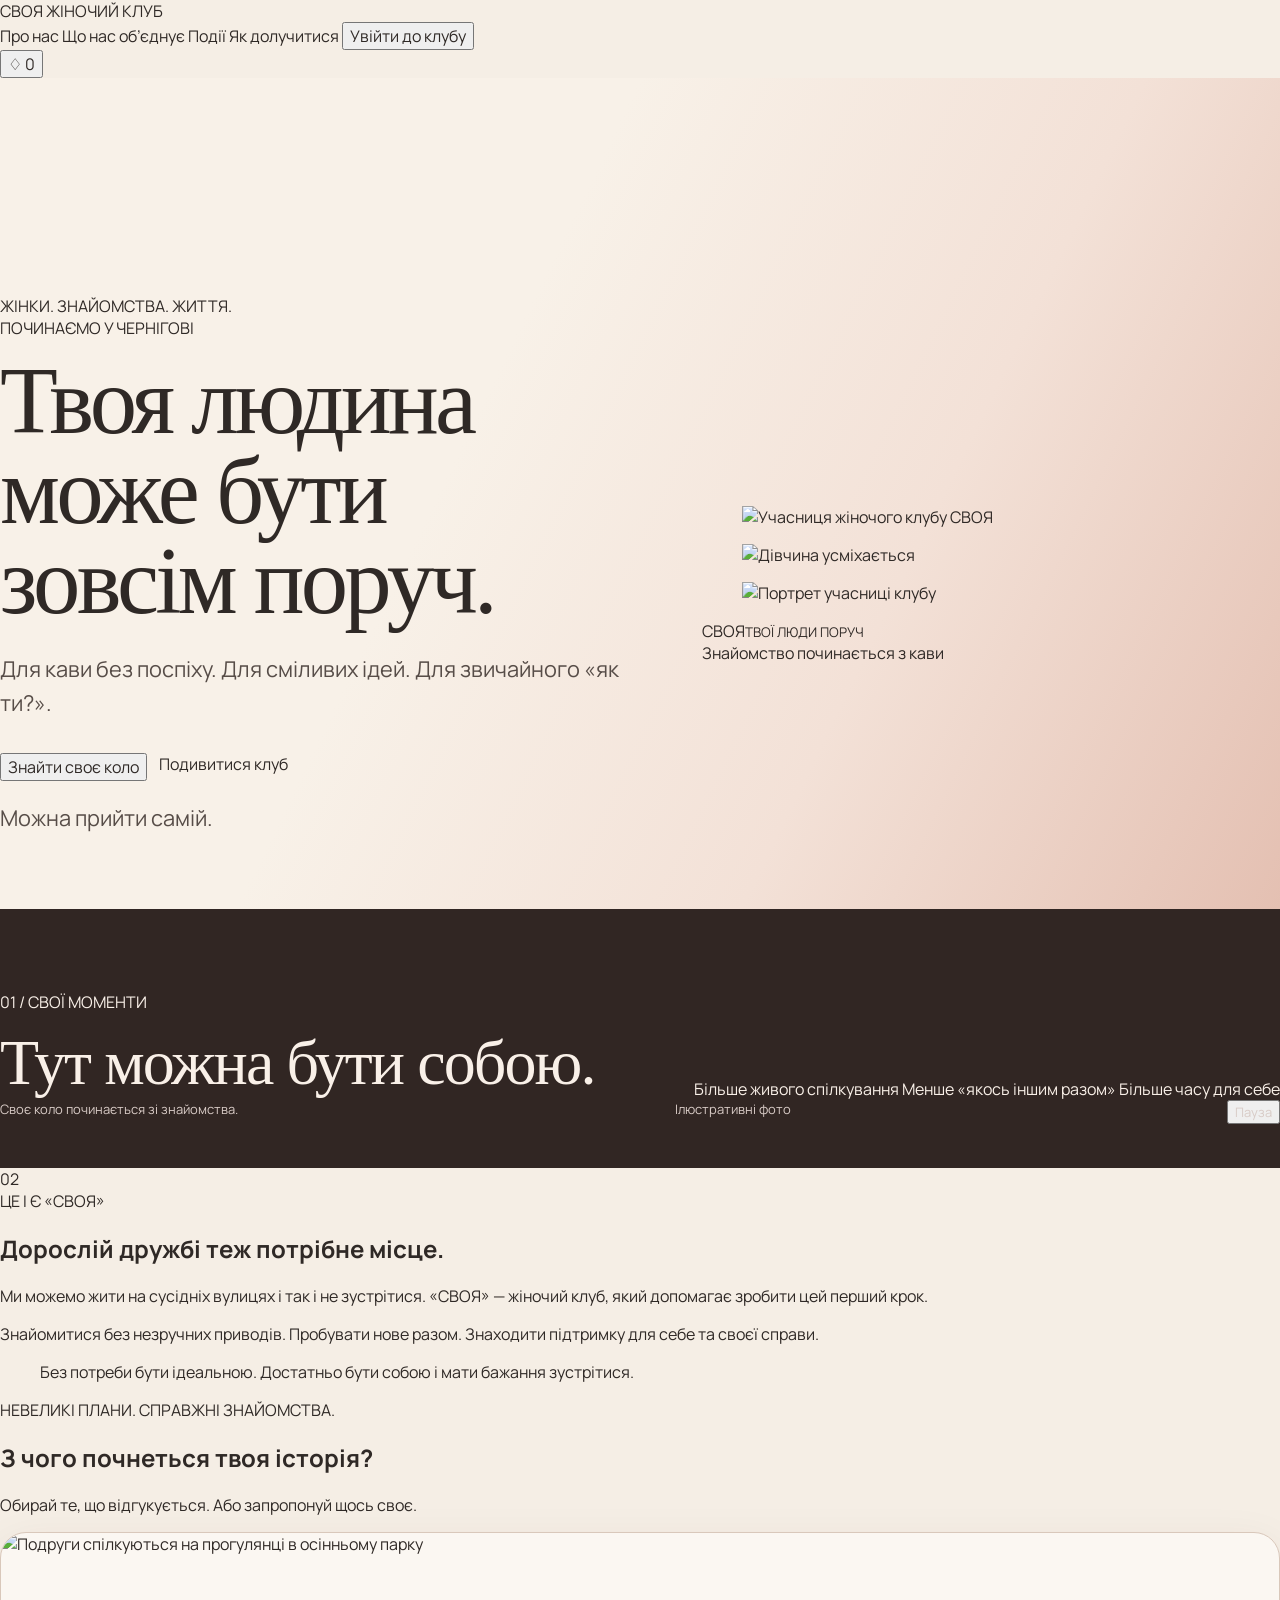
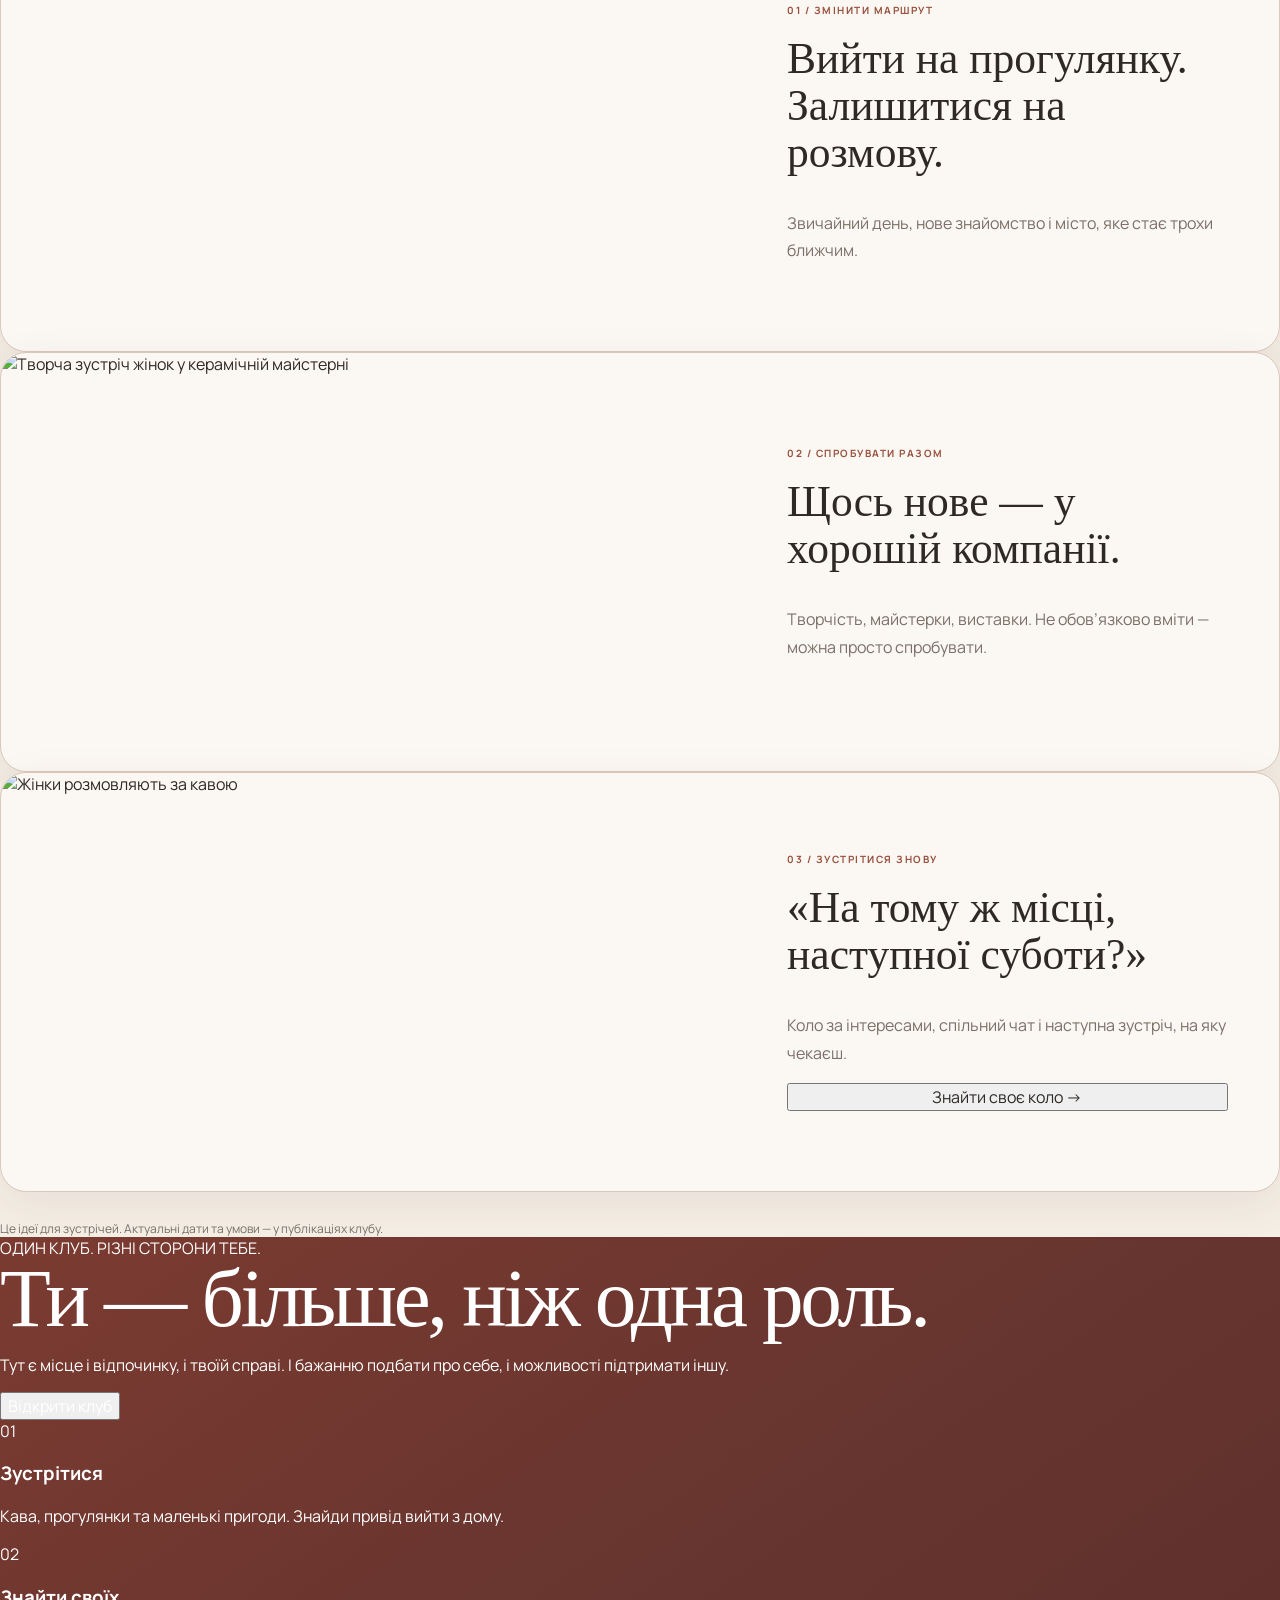
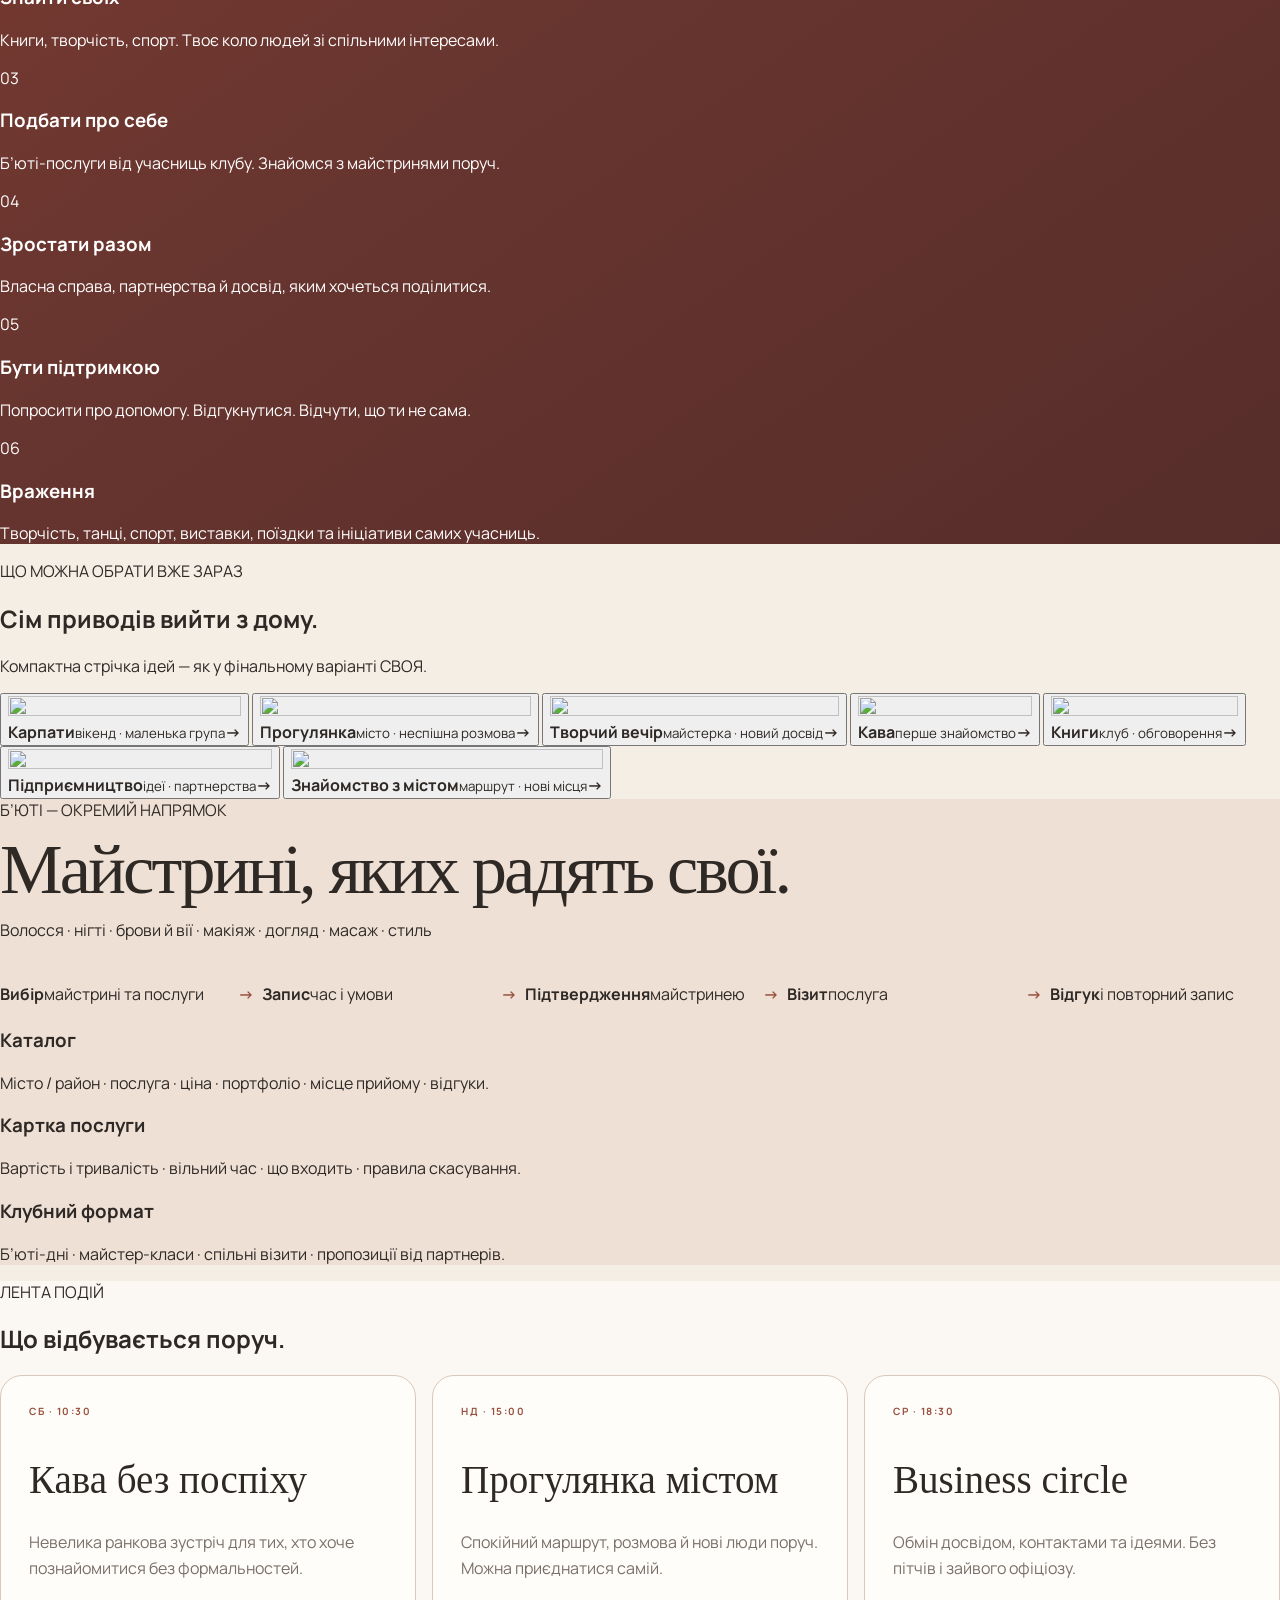
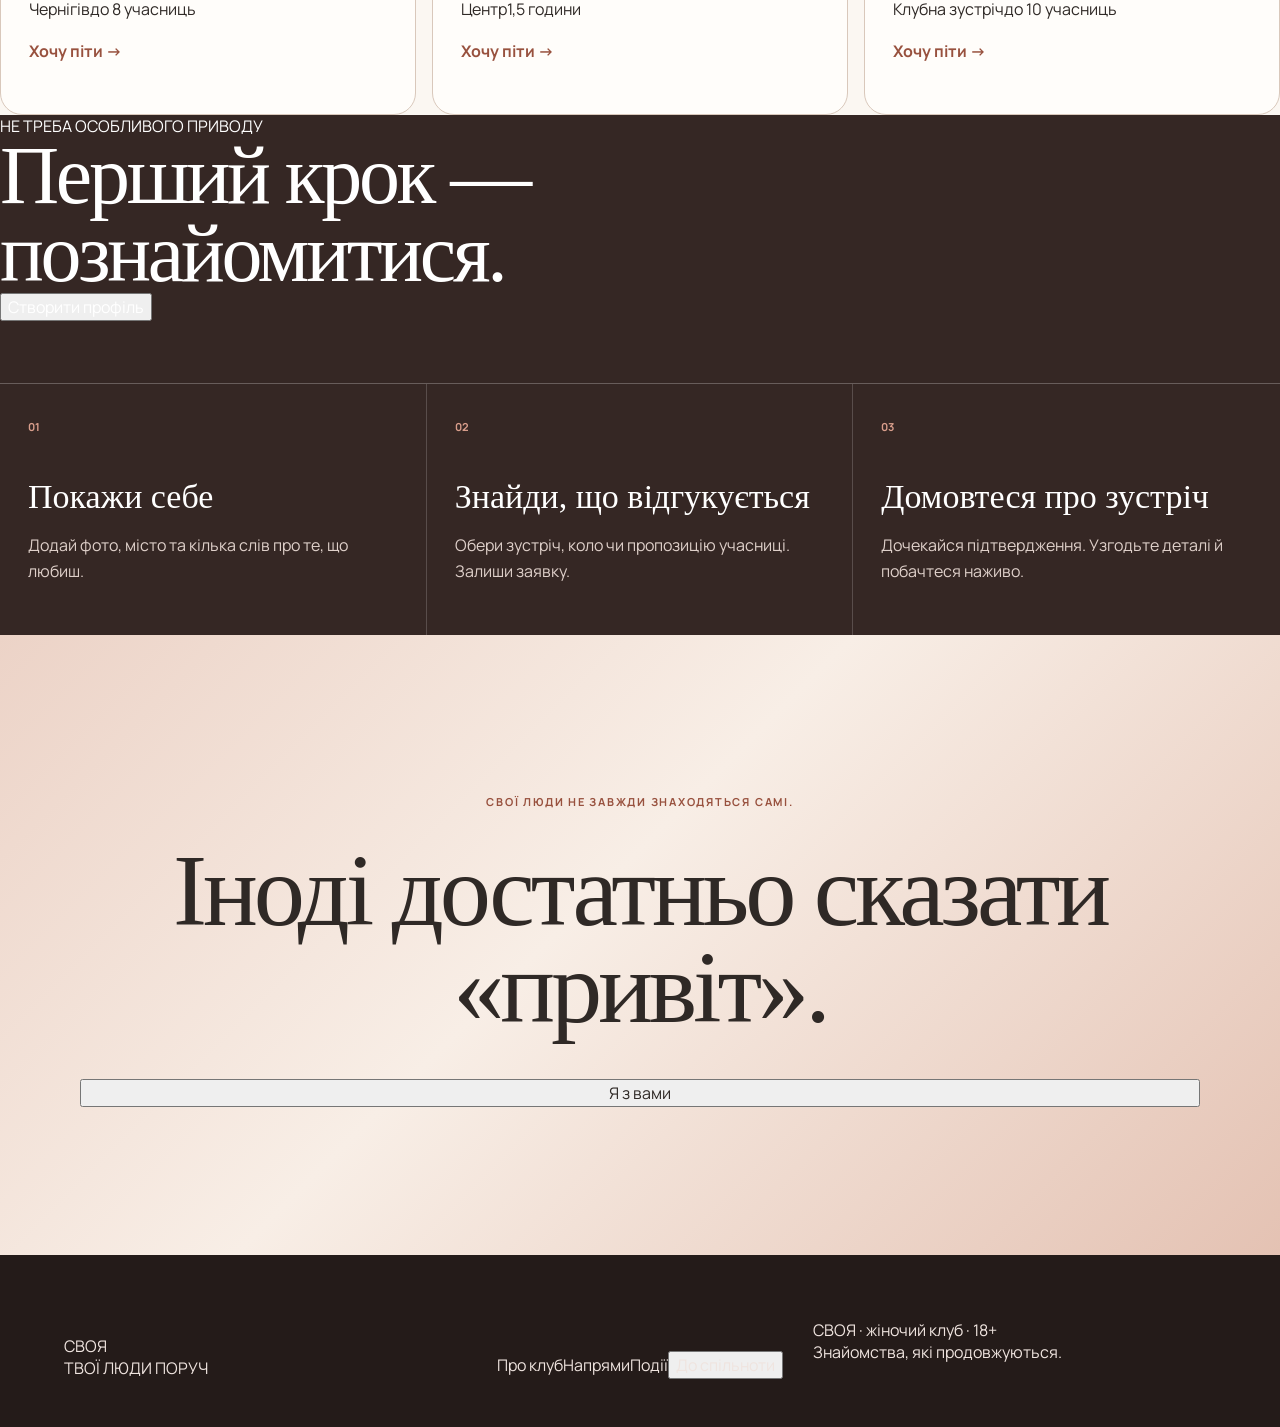
==== commit 4be63b30: "SVOYA: rebuild from approved reference structure" ====
--- a/svoya/index.html
+++ b/svoya/index.html
@@ -1,115 +1,379 @@
 <!doctype html>
 <html lang="uk">
 <head>
-<meta charset="utf-8">
-<meta name="viewport" content="width=device-width,initial-scale=1">
-<meta name="theme-color" content="#98513e">
-<meta name="description" content="СВОЯ — жіночий клуб у Чернігові. Знайомства, зустрічі, свої кола, б’юті, бізнес, допомога та події.">
-<title>СВОЯ — жіночий клуб</title>
-<link rel="preconnect" href="https://fonts.googleapis.com">
-<link rel="preconnect" href="https://fonts.gstatic.com" crossorigin>
-<link href="https://fonts.googleapis.com/css2?family=Manrope:wght@400;500;600;700&family=Playfair+Display:ital,wght@0,500;0,600;1,500&display=swap" rel="stylesheet">
-<link rel="manifest" href="manifest.webmanifest">
-<link rel="icon" href="favicon.svg" type="image/svg+xml">
-<link rel="stylesheet" href="styles.css">
+  <meta charset="utf-8">
+  <meta name="viewport" content="width=device-width,initial-scale=1">
+  <meta name="theme-color" content="#6b223b">
+  <meta name="description" content="СВОЯ — жіночий клуб у Чернігові. Знайомства, зустрічі, свої кола, б’юті, бізнес, допомога та події.">
+  <title>СВОЯ — жіночий клуб</title>
+  <link rel="preconnect" href="https://fonts.googleapis.com">
+  <link rel="preconnect" href="https://fonts.gstatic.com" crossorigin>
+  <link href="https://fonts.googleapis.com/css2?family=Cormorant+Garamond:wght@500;600;700&family=Manrope:wght@400;500;600;700&display=swap" rel="stylesheet">
+  <link rel="manifest" href="manifest.webmanifest">
+  <link rel="icon" href="favicon.svg" type="image/svg+xml">
+  <link rel="stylesheet" href="styles.css">
 </head>
 <body>
-<div class="page-progress" id="pageProgress"></div>
-<header class="header" id="top">
-<a class="logo" href="#top" aria-label="СВОЯ — головна"><span class="logo-word">СВОЯ</span><span class="logo-caption">ЖІНОЧИЙ КЛУБ</span></a>
-<button class="menu-button" id="menuButton" aria-expanded="false" aria-controls="nav">Меню</button>
-<nav class="nav" id="nav"><a href="#about">Про нас</a><a href="#directions">Що нас об’єднує</a><a href="#events">Події</a><a href="#join">Як долучитися</a><button class="nav-cta" data-open-profile>Увійти до клубу</button></nav>
-</header>
-<main>
-<section class="hero section-pad">
-<div class="hero-gradient" aria-hidden="true"></div>
-<div class="hero-copy motion-reveal">
-<div class="eyebrow">ЖІНКИ. ЗНАЙОМСТВА. ЖИТТЯ.</div><div class="city-pill">ПОЧИНАЄМО У ЧЕРНІГОВІ</div>
-<h1>Твоя людина може бути зовсім <em>поруч.</em></h1>
-<p>Для кави без поспіху. Для сміливих ідей. Для звичайного «як ти?».</p>
-<div class="hero-actions"><button class="button button-solid magnetic" data-open-profile>Знайти своє коло</button><a class="button button-line magnetic" href="#directions">Подивитися клуб</a></div>
-<div class="hero-caption">Можна прийти самій.</div>
-</div>
-<div class="hero-media motion-reveal">
-<div class="hero-orbit orbit-one"></div><div class="hero-orbit orbit-two"></div>
-<figure class="hero-photo photo-zoom"><img src="https://images.unsplash.com/photo-1494790108377-be9c29b29330?auto=format&fit=crop&w=1400&q=88" alt="Жінка — учасниця клубу СВОЯ"></figure>
-<div class="hero-badge">ЗНАЙОМСТВО<br><strong>ПОЧИНАЄТЬСЯ</strong><br>З КАВИ</div><div class="hero-mini-note">СВОЯ · 18+</div>
-</div>
-</section>
-
-<section class="moments" aria-labelledby="moments-title">
-<div class="moments-head section-pad-x"><div><div class="eyebrow light">01 / СВОЇ МОМЕНТИ</div><h2 id="moments-title">Тут можна бути собою.</h2></div><div class="moment-points"><span>Більше живого спілкування</span><span>Менше «якось іншим разом»</span><span>Більше часу для себе</span></div></div>
-<div class="portrait-rail-wrap"><div class="portrait-rail" id="portraitRail" aria-label="Декоративна стрічка з 50 жіночих портретів"></div></div>
-<div class="moments-foot section-pad-x"><span>Своє коло починається зі знайомства.</span><button id="railToggle" class="text-button">Пауза</button></div>
-</section>
-
-<section class="intro section-pad" id="about">
-<div class="intro-index">02</div>
-<div class="intro-title motion-reveal"><div class="eyebrow">ЦЕ І Є «СВОЯ»</div><h2>Дорослій дружбі теж потрібне <em>місце.</em></h2></div>
-<div class="intro-copy motion-reveal"><p>Ми можемо жити на сусідніх вулицях і так і не зустрітися. «СВОЯ» — жіночий клуб, який допомагає зробити цей перший крок.</p><p>Знайомитися без незручних приводів. Пробувати нове разом. Знаходити підтримку для себе та своєї справи.</p><blockquote>Без потреби бути ідеальною. Достатньо бути собою і мати бажання зустрітися.</blockquote></div>
-</section>
-
-<section class="stories section-pad">
-<div class="section-title motion-reveal"><div class="eyebrow">НЕВЕЛИКІ ПЛАНИ. СПРАВЖНІ ЗНАЙОМСТВА.</div><h2>З чого почнеться твоя історія?</h2><p>Обирай те, що відгукується. Або запропонуй щось своє.</p></div>
-<div class="story-stack">
-<article class="story-card tilt-card motion-reveal"><div class="story-photo photo-zoom"><img src="https://images.unsplash.com/photo-1529156069898-49953e39b3ac?auto=format&fit=crop&w=1600&q=88" alt="Подруги спілкуються на прогулянці"></div><div class="story-copy"><span>01 / ЗМІНИТИ МАРШРУТ</span><h3>Вийти на прогулянку. Залишитися на розмову.</h3><p>Звичайний день, нове знайомство і місто, яке стає трохи ближчим.</p></div></article>
-<article class="story-card tilt-card motion-reveal reverse"><div class="story-photo photo-zoom"><img src="https://images.unsplash.com/photo-1518005020951-eccb494ad742?auto=format&fit=crop&w=1600&q=88" alt="Творча зустріч жінок"></div><div class="story-copy"><span>02 / СПРОБУВАТИ РАЗОМ</span><h3>Щось нове — у хорошій компанії.</h3><p>Творчість, майстерки, виставки. Не обов’язково вміти — можна просто спробувати.</p></div></article>
-<article class="story-card tilt-card motion-reveal"><div class="story-photo photo-zoom"><img src="https://images.unsplash.com/photo-1524250502761-1ac6f2e30d43?auto=format&fit=crop&w=1600&q=88" alt="Жінки спілкуються за кавою"></div><div class="story-copy"><span>03 / ЗУСТРІТИСЯ ЗНОВУ</span><h3>«На тому ж місці, наступної суботи?»</h3><p>Коло за інтересами, спільний чат і наступна зустріч, на яку чекаєш.</p><button class="inline-link" data-open-profile>Знайти своє коло →</button></div></article>
-</div>
-<p class="stories-note">Це ідеї для зустрічей. Актуальні дати та умови — у публікаціях клубу.</p>
-</section>
-
-<section class="directions section-pad" id="directions">
-<div class="directions-title motion-reveal"><div class="eyebrow light">ОДИН КЛУБ. РІЗНІ СТОРОНИ ТЕБЕ.</div><h2>Ти — більше, ніж одна роль.</h2><p>Тут є місце і відпочинку, і твоїй справі. І бажанню подбати про себе, і можливості підтримати іншу.</p><button class="button button-cream magnetic" data-open-profile>Відкрити клуб</button></div>
-<div class="catalog-grid">
-<article class="catalog-card motion-reveal"><img src="https://images.unsplash.com/photo-1529333166437-7750a6dd5a70?auto=format&fit=crop&w=1000&q=82" alt="Кава і зустріч"><div><span>01</span><h3>Зустрітися</h3><p>Кава, прогулянки та маленькі пригоди. Знайди привід вийти з дому.</p></div></article>
-<article class="catalog-card motion-reveal"><img src="https://images.unsplash.com/photo-1511632765486-a01980e01a18?auto=format&fit=crop&w=1000&q=82" alt="Коло друзів"><div><span>02</span><h3>Знайти своїх</h3><p>Книги, творчість, спорт. Твоє коло людей зі спільними інтересами.</p></div></article>
-<article class="catalog-card accent motion-reveal"><img src="https://images.unsplash.com/photo-1562322140-8baeececf3df?auto=format&fit=crop&w=1000&q=82" alt="Б’юті послуги"><div><span>03</span><h3>Подбати про себе</h3><p>Б’юті-послуги від учасниць клубу. Знайомся з майстринями поруч.</p></div></article>
-<article class="catalog-card motion-reveal"><img src="https://images.unsplash.com/photo-1556761175-b413da4baf72?auto=format&fit=crop&w=1000&q=82" alt="Бізнес зустріч"><div><span>04</span><h3>Зростати разом</h3><p>Власна справа, партнерства й досвід, яким хочеться поділитися.</p></div></article>
-<article class="catalog-card motion-reveal"><img src="https://images.unsplash.com/photo-1521737604893-d14cc237f11d?auto=format&fit=crop&w=1000&q=82" alt="Взаємодопомога"><div><span>05</span><h3>Бути підтримкою</h3><p>Попросити про допомогу. Відгукнутися. Відчути, що ти не сама.</p></div></article>
-<article class="catalog-card motion-reveal"><img src="https://images.unsplash.com/photo-1500530855697-b586d89ba3ee?auto=format&fit=crop&w=1000&q=82" alt="Події та враження"><div><span>06</span><h3>Жити цікавіше</h3><p>Події, поїздки, вистави, майстер-класи та ідеї від самих учасниць.</p></div></article>
-</div>
-</section>
-
-<section class="beauty section-pad" id="beauty">
-<div class="beauty-top motion-reveal"><div><div class="eyebrow">Б’ЮТІ — ОКРЕМИЙ НАПРЯМОК</div><h2>Майстрині, яких радять свої.</h2></div><p>Волосся · нігті · брови й вії · макіяж · догляд · масаж · стиль</p></div>
-<div class="beauty-flow"><div class="beauty-step"><strong>Вибір</strong><span>майстрині та послуги</span></div><b>→</b><div class="beauty-step"><strong>Запис</strong><span>час і умови</span></div><b>→</b><div class="beauty-step"><strong>Підтвердження</strong><span>майстринею</span></div><b>→</b><div class="beauty-step"><strong>Візит</strong><span>послуга</span></div><b>→</b><div class="beauty-step"><strong>Відгук</strong><span>і повторний запис</span></div></div>
-<div class="beauty-cards"><article><h3>Каталог</h3><p>Місто / район · послуга · ціна · портфоліо · місце прийому · відгуки.</p></article><article><h3>Картка послуги</h3><p>Вартість і тривалість · вільний час · що входить · правила скасування.</p></article><article><h3>Клубний формат</h3><p>Б’юті-дні · майстер-класи · спільні візити · пропозиції від партнерів.</p></article></div>
-</section>
-
-<section class="events section-pad" id="events">
-<div class="section-title motion-reveal"><div class="eyebrow">ЛЕНТА ПОДІЙ</div><h2>Що відбувається поруч.</h2></div>
-<div class="events-grid">
-<article class="event-card"><div class="event-date">СБ · 10:30</div><h3>Кава без поспіху</h3><p>Невелика ранкова зустріч для тих, хто хоче познайомитися без формальностей.</p><div class="event-meta"><span>Чернігів</span><span>до 8 учасниць</span></div><button data-event="Кава без поспіху">Хочу піти →</button></article>
-<article class="event-card"><div class="event-date">НД · 15:00</div><h3>Прогулянка містом</h3><p>Спокійний маршрут, розмова й нові люди поруч. Можна приєднатися самій.</p><div class="event-meta"><span>Центр</span><span>1,5 години</span></div><button data-event="Прогулянка містом">Хочу піти →</button></article>
-<article class="event-card"><div class="event-date">СР · 18:30</div><h3>Business circle</h3><p>Обмін досвідом, контактами та ідеями. Без пітчів і зайвого офіціозу.</p><div class="event-meta"><span>Клубна зустріч</span><span>до 10 учасниць</span></div><button data-event="Business circle">Хочу піти →</button></article>
-</div>
-</section>
-
-<section class="join section-pad" id="join">
-<div class="join-intro motion-reveal"><div class="eyebrow light">НЕ ТРЕБА ОСОБЛИВОГО ПРИВОДУ</div><h2>Перший крок — познайомитися.</h2><button class="button button-cream magnetic" data-open-profile>Створити профіль</button></div>
-<div class="join-steps"><article><span>01</span><h3>Покажи себе</h3><p>Додай фото, місто та кілька слів про те, що любиш.</p></article><article><span>02</span><h3>Знайди, що відгукується</h3><p>Обери зустріч, коло чи пропозицію учасниці. Залиши заявку.</p></article><article><span>03</span><h3>Домовтеся про зустріч</h3><p>Дочекайся підтвердження. Узгодьте деталі й побачтеся наживо.</p></article></div>
-<button class="notify-button" id="notifyButton">Увімкнути сповіщення про нові події</button>
-</section>
-
-<section class="closing section-pad"><div class="closing-ring" aria-hidden="true"></div><p>СВОЇ ЛЮДИ НЕ ЗАВЖДИ ЗНАХОДЯТЬСЯ САМІ.</p><h2>Іноді достатньо сказати <em>«привіт».</em></h2><button class="button button-cream magnetic" data-open-profile>Я з вами</button></section>
-</main>
-
-<footer class="footer"><div><div class="logo-word">СВОЯ</div><div class="logo-caption">ТВОЇ ЛЮДИ ПОРУЧ</div></div><div class="footer-links"><a href="#about">Про клуб</a><a href="#directions">Напрями</a><a href="#events">Події</a><button data-open-profile>До спільноти</button></div><div class="footer-note">Жіночий клуб · Чернігів · 18+<br>Знайомства, які продовжуються.</div></footer>
-
-<dialog id="profileDialog" class="profile-dialog">
-<form id="profileForm" class="profile-form" method="dialog">
-<button class="dialog-close" type="button" data-close-profile aria-label="Закрити">×</button>
-<div class="eyebrow">ТВОЄ ЗНАЙОМСТВО ЗІ «СВОЯ»</div><h2>Створити профіль</h2><p class="form-intro">Основне фото обов’язкове. Додатково можна додати до 10 фото.</p>
-<div class="form-grid"><label>Ім’я<input name="name" required maxlength="60" placeholder="Як до тебе звертатися?"></label><label>Місто<input name="city" required maxlength="80" value="Чернігів"></label></div>
-<label>Про себе<textarea name="about" maxlength="500" rows="4" placeholder="Що любиш, чого хочеш спробувати, кого хотілося б зустріти у клубі?"></textarea></label>
-<label>Основне фото *<input id="mainPhoto" type="file" accept="image/*" required></label>
-<label>Галерея до 10 фото<input id="galleryPhotos" type="file" accept="image/*" multiple><small id="galleryHint">0 / 10 фото</small></label>
-<div class="form-checks"><label><input type="checkbox" name="interests" value="meetings"> зустрічі</label><label><input type="checkbox" name="interests" value="beauty"> б’юті</label><label><input type="checkbox" name="interests" value="business"> бізнес</label><label><input type="checkbox" name="interests" value="help"> допомога</label></div>
-<div id="formMessage" class="form-message" aria-live="polite"></div>
-<div class="form-actions"><button class="button button-line" type="button" data-close-profile>Скасувати</button><button class="button button-solid" type="submit">Зберегти профіль</button></div>
-</form>
-</dialog>
-<div class="toast" id="toast" role="status" aria-live="polite"></div>
-<script src="app.js" defer></script>
-</body></html>+  <div class="page-progress" id="pageProgress"></div>
+
+  <header class="site-header">
+    <a class="brand" href="#top" aria-label="СВОЯ — головна">
+      <span class="brand-word">СВОЯ</span>
+      <span class="brand-sub">ЖІНОЧИЙ КЛУБ</span>
+    </a>
+
+    <button class="menu-button" id="menuButton" aria-expanded="false" aria-controls="mainNav">Меню</button>
+
+    <nav class="main-nav" id="mainNav" aria-label="Головна навігація">
+      <a href="#about">Про нас</a>
+      <a href="#directions">Що нас об’єднує</a>
+      <a href="#events">Події</a>
+      <a href="#join">Як долучитися</a>
+      <button class="profile-link" data-open-profile>Увійти до клубу</button>
+    </nav>
+
+    <button class="bell-button" id="bellButton" aria-label="Сповіщення">
+      <span class="bell-icon">♢</span>
+      <span class="bell-count" id="bellCount">0</span>
+    </button>
+  </header>
+
+  <div class="notifications-panel" id="notificationsPanel" hidden>
+    <div class="notifications-head">
+      <strong>Сповіщення</strong>
+      <button id="markAllRead">Прочитати все</button>
+    </div>
+    <div id="notificationsList" class="notifications-list"></div>
+    <button class="push-button" id="pushButton">Увімкнути push</button>
+  </div>
+
+  <main id="top">
+    <section class="hero">
+      <div class="hero-glow hero-glow-one"></div>
+      <div class="hero-glow hero-glow-two"></div>
+
+      <div class="hero-copy section-x">
+        <div class="kicker reveal">ЖІНКИ. ЗНАЙОМСТВА. ЖИТТЯ.</div>
+        <div class="city-chip reveal">ПОЧИНАЄМО У ЧЕРНІГОВІ</div>
+
+        <h1 class="hero-title" aria-label="Твоя людина може бути зовсім поруч.">
+          <span class="title-line reveal">Твоя людина</span>
+          <span class="title-line reveal">може бути зовсім</span>
+          <span class="title-line accent reveal">поруч.</span>
+        </h1>
+
+        <p class="hero-lead reveal">Для кави без поспіху. Для сміливих ідей. Для звичайного «як ти?».</p>
+
+        <div class="hero-actions reveal">
+          <button class="btn btn-primary magnetic" data-open-profile>Знайти своє коло</button>
+          <a class="btn btn-outline magnetic" href="#directions">Подивитися клуб</a>
+        </div>
+
+        <p class="hero-note reveal">Можна прийти самій.</p>
+      </div>
+
+      <div class="hero-collage reveal">
+        <figure class="collage-main">
+          <img src="https://images.unsplash.com/photo-1494790108377-be9c29b29330?auto=format&fit=crop&w=1200&q=88" alt="Учасниця жіночого клубу СВОЯ">
+        </figure>
+        <figure class="collage-small collage-small-a">
+          <img src="https://images.unsplash.com/photo-1524504388940-b1c1722653e1?auto=format&fit=crop&w=700&q=88" alt="Дівчина усміхається">
+        </figure>
+        <figure class="collage-small collage-small-b">
+          <img src="https://images.unsplash.com/photo-1531123897727-8f129e1688ce?auto=format&fit=crop&w=700&q=88" alt="Портрет учасниці клубу">
+        </figure>
+        <div class="collage-stamp"><span>СВОЯ</span><small>ТВОЇ ЛЮДИ ПОРУЧ</small></div>
+        <div class="collage-caption">Знайомство починається з кави</div>
+      </div>
+    </section>
+
+    <section class="moments" id="moments">
+      <div class="moments-head section-x">
+        <div>
+          <div class="kicker kicker-light">01 / СВОЇ МОМЕНТИ</div>
+          <h2>Тут можна бути собою.</h2>
+        </div>
+        <div class="moments-points">
+          <span>Більше живого спілкування</span>
+          <span>Менше «якось іншим разом»</span>
+          <span>Більше часу для себе</span>
+        </div>
+      </div>
+
+      <div class="portrait-viewport">
+        <div class="portrait-strip" id="portraitStrip" aria-label="Декоративна стрічка з 50 стокових жіночих портретів"></div>
+      </div>
+
+      <div class="moments-foot section-x">
+        <span>Своє коло починається зі знайомства.</span>
+        <span>Ілюстративні фото</span>
+        <button id="portraitToggle">Пауза</button>
+      </div>
+    </section>
+
+    <section class="manifesto section-block" id="about">
+      <div class="manifesto-index">02</div>
+      <div class="manifesto-title reveal">
+        <div class="kicker">ЦЕ І Є «СВОЯ»</div>
+        <h2>Дорослій дружбі теж потрібне місце.</h2>
+      </div>
+      <div class="manifesto-copy reveal">
+        <p>Ми можемо жити на сусідніх вулицях і так і не зустрітися. «СВОЯ» — жіночий клуб, який допомагає зробити цей перший крок.</p>
+        <p>Знайомитися без незручних приводів. Пробувати нове разом. Знаходити підтримку для себе та своєї справи.</p>
+        <blockquote>Без потреби бути ідеальною. Достатньо бути собою і мати бажання зустрітися.</blockquote>
+      </div>
+    </section>
+
+    <section class="stories section-block">
+      <div class="section-heading reveal">
+        <div class="kicker">НЕВЕЛИКІ ПЛАНИ. СПРАВЖНІ ЗНАЙОМСТВА.</div>
+        <h2>З чого почнеться твоя історія?</h2>
+        <p>Обирай те, що відгукується. Або запропонуй щось своє.</p>
+      </div>
+
+      <div class="stories-grid">
+        <article class="story-card tilt-card reveal">
+          <div class="story-image"><img src="https://images.unsplash.com/photo-1529156069898-49953e39b3ac?auto=format&fit=crop&w=1300&q=85" alt="Подруги спілкуються на прогулянці в осінньому парку"></div>
+          <div class="story-copy"><span>01 / ЗМІНИТИ МАРШРУТ</span><h3>Вийти на прогулянку. Залишитися на розмову.</h3><p>Звичайний день, нове знайомство і місто, яке стає трохи ближчим.</p></div>
+        </article>
+
+        <article class="story-card tilt-card reveal">
+          <div class="story-image"><img src="https://images.unsplash.com/photo-1518005020951-eccb494ad742?auto=format&fit=crop&w=1300&q=85" alt="Творча зустріч жінок у керамічній майстерні"></div>
+          <div class="story-copy"><span>02 / СПРОБУВАТИ РАЗОМ</span><h3>Щось нове — у хорошій компанії.</h3><p>Творчість, майстерки, виставки. Не обов’язково вміти — можна просто спробувати.</p></div>
+        </article>
+
+        <article class="story-card tilt-card reveal">
+          <div class="story-image"><img src="https://images.unsplash.com/photo-1524250502761-1ac6f2e30d43?auto=format&fit=crop&w=1300&q=85" alt="Жінки розмовляють за кавою"></div>
+          <div class="story-copy"><span>03 / ЗУСТРІТИСЯ ЗНОВУ</span><h3>«На тому ж місці, наступної суботи?»</h3><p>Коло за інтересами, спільний чат і наступна зустріч, на яку чекаєш.</p><button class="text-link" data-open-profile>Знайти своє коло →</button></div>
+        </article>
+      </div>
+
+      <p class="stories-note">Це ідеї для зустрічей. Актуальні дати та умови — у публікаціях клубу.</p>
+    </section>
+
+    <section class="directions section-block" id="directions">
+      <div class="directions-heading reveal">
+        <div class="kicker kicker-light">ОДИН КЛУБ. РІЗНІ СТОРОНИ ТЕБЕ.</div>
+        <h2>Ти — більше, ніж одна роль.</h2>
+        <p>Тут є місце і відпочинку, і твоїй справі. І бажанню подбати про себе, і можливості підтримати іншу.</p>
+        <button class="btn btn-light magnetic" data-open-club>Відкрити клуб</button>
+      </div>
+
+      <div class="direction-grid">
+        <article class="direction-card reveal"><span>01</span><h3>Зустрітися</h3><p>Кава, прогулянки та маленькі пригоди. Знайди привід вийти з дому.</p></article>
+        <article class="direction-card reveal"><span>02</span><h3>Знайти своїх</h3><p>Книги, творчість, спорт. Твоє коло людей зі спільними інтересами.</p></article>
+        <article class="direction-card reveal direction-accent"><span>03</span><h3>Подбати про себе</h3><p>Б’юті-послуги від учасниць клубу. Знайомся з майстринями поруч.</p></article>
+        <article class="direction-card reveal"><span>04</span><h3>Зростати разом</h3><p>Власна справа, партнерства й досвід, яким хочеться поділитися.</p></article>
+        <article class="direction-card reveal"><span>05</span><h3>Бути підтримкою</h3><p>Попросити про допомогу. Відгукнутися. Відчути, що ти не сама.</p></article>
+        <article class="direction-card reveal"><span>06</span><h3>Враження</h3><p>Творчість, танці, спорт, виставки, поїздки та ініціативи самих учасниць.</p></article>
+      </div>
+    </section>
+
+    <section class="catalog section-block">
+      <div class="section-heading reveal">
+        <div class="kicker">ЩО МОЖНА ОБРАТИ ВЖЕ ЗАРАЗ</div>
+        <h2>Сім приводів вийти з дому.</h2>
+        <p>Компактна стрічка ідей — як у фінальному варіанті СВОЯ.</p>
+      </div>
+
+      <div class="catalog-list" id="catalogList">
+        <button class="catalog-item" data-event="Карпати"><img src="https://images.unsplash.com/photo-1464278533981-50106e6176b1?auto=format&fit=crop&w=600&q=82" alt=""><span><strong>Карпати</strong><small>вікенд · маленька група</small></span><b>→</b></button>
+        <button class="catalog-item" data-event="Прогулянка"><img src="https://images.unsplash.com/photo-1529156069898-49953e39b3ac?auto=format&fit=crop&w=600&q=82" alt=""><span><strong>Прогулянка</strong><small>місто · неспішна розмова</small></span><b>→</b></button>
+        <button class="catalog-item" data-event="Творчий вечір"><img src="https://images.unsplash.com/photo-1518005020951-eccb494ad742?auto=format&fit=crop&w=600&q=82" alt=""><span><strong>Творчий вечір</strong><small>майстерка · новий досвід</small></span><b>→</b></button>
+        <button class="catalog-item" data-event="Кава"><img src="https://images.unsplash.com/photo-1524250502761-1ac6f2e30d43?auto=format&fit=crop&w=600&q=82" alt=""><span><strong>Кава</strong><small>перше знайомство</small></span><b>→</b></button>
+        <button class="catalog-item" data-event="Книги"><img src="https://images.unsplash.com/photo-1521587760476-6c12a4b040da?auto=format&fit=crop&w=600&q=82" alt=""><span><strong>Книги</strong><small>клуб · обговорення</small></span><b>→</b></button>
+        <button class="catalog-item" data-event="Підприємництво"><img src="https://images.unsplash.com/photo-1556761175-b413da4baf72?auto=format&fit=crop&w=600&q=82" alt=""><span><strong>Підприємництво</strong><small>ідеї · партнерства</small></span><b>→</b></button>
+        <button class="catalog-item" data-event="Знайомство з містом"><img src="https://images.unsplash.com/photo-1499856871958-5b9627545d1a?auto=format&fit=crop&w=600&q=82" alt=""><span><strong>Знайомство з містом</strong><small>маршрут · нові місця</small></span><b>→</b></button>
+      </div>
+    </section>
+
+    <section class="beauty section-block" id="beauty">
+      <div class="beauty-heading reveal">
+        <div><div class="kicker">Б’ЮТІ — ОКРЕМИЙ НАПРЯМОК</div><h2>Майстрині, яких радять свої.</h2></div>
+        <p>Волосся · нігті · брови й вії · макіяж · догляд · масаж · стиль</p>
+      </div>
+
+      <div class="beauty-flow">
+        <div><strong>Вибір</strong><span>майстрині та послуги</span></div><b>→</b>
+        <div><strong>Запис</strong><span>час і умови</span></div><b>→</b>
+        <div><strong>Підтвердження</strong><span>майстринею</span></div><b>→</b>
+        <div><strong>Візит</strong><span>послуга</span></div><b>→</b>
+        <div><strong>Відгук</strong><span>і повторний запис</span></div>
+      </div>
+
+      <div class="beauty-grid">
+        <article><h3>Каталог</h3><p>Місто / район · послуга · ціна · портфоліо · місце прийому · відгуки.</p></article>
+        <article><h3>Картка послуги</h3><p>Вартість і тривалість · вільний час · що входить · правила скасування.</p></article>
+        <article><h3>Клубний формат</h3><p>Б’юті-дні · майстер-класи · спільні візити · пропозиції від партнерів.</p></article>
+      </div>
+    </section>
+
+    <section class="events section-block" id="events">
+      <div class="section-heading reveal">
+        <div class="kicker">ЛЕНТА ПОДІЙ</div>
+        <h2>Що відбувається поруч.</h2>
+      </div>
+
+      <div class="events-grid">
+        <article class="event-card reveal">
+          <span class="event-date">СБ · 10:30</span>
+          <h3>Кава без поспіху</h3>
+          <p>Невелика ранкова зустріч для тих, хто хоче познайомитися без формальностей.</p>
+          <div class="event-tags"><span>Чернігів</span><span>до 8 учасниць</span></div>
+          <button data-apply-event="Кава без поспіху">Хочу піти →</button>
+        </article>
+        <article class="event-card reveal">
+          <span class="event-date">НД · 15:00</span>
+          <h3>Прогулянка містом</h3>
+          <p>Спокійний маршрут, розмова й нові люди поруч. Можна приєднатися самій.</p>
+          <div class="event-tags"><span>Центр</span><span>1,5 години</span></div>
+          <button data-apply-event="Прогулянка містом">Хочу піти →</button>
+        </article>
+        <article class="event-card reveal">
+          <span class="event-date">СР · 18:30</span>
+          <h3>Business circle</h3>
+          <p>Обмін досвідом, контактами та ідеями. Без пітчів і зайвого офіціозу.</p>
+          <div class="event-tags"><span>Клубна зустріч</span><span>до 10 учасниць</span></div>
+          <button data-apply-event="Business circle">Хочу піти →</button>
+        </article>
+      </div>
+    </section>
+
+    <section class="join section-block" id="join">
+      <div class="join-heading reveal">
+        <div class="kicker kicker-light">НЕ ТРЕБА ОСОБЛИВОГО ПРИВОДУ</div>
+        <h2>Перший крок — познайомитися.</h2>
+        <button class="btn btn-light magnetic" data-open-profile>Створити профіль</button>
+      </div>
+
+      <div class="join-steps">
+        <article><span>01</span><h3>Покажи себе</h3><p>Додай фото, місто та кілька слів про те, що любиш.</p></article>
+        <article><span>02</span><h3>Знайди, що відгукується</h3><p>Обери зустріч, коло чи пропозицію учасниці. Залиши заявку.</p></article>
+        <article><span>03</span><h3>Домовтеся про зустріч</h3><p>Дочекайся підтвердження. Узгодьте деталі й побачтеся наживо.</p></article>
+      </div>
+    </section>
+
+    <section class="closing section-block">
+      <div class="closing-orbit"></div>
+      <p>СВОЇ ЛЮДИ НЕ ЗАВЖДИ ЗНАХОДЯТЬСЯ САМІ.</p>
+      <h2>Іноді достатньо сказати «привіт».</h2>
+      <button class="btn btn-primary magnetic" data-open-profile>Я з вами</button>
+    </section>
+  </main>
+
+  <footer class="footer">
+    <div>
+      <div class="brand-word">СВОЯ</div>
+      <div class="brand-sub">ТВОЇ ЛЮДИ ПОРУЧ</div>
+    </div>
+    <nav><a href="#about">Про клуб</a><a href="#directions">Напрями</a><a href="#events">Події</a><button data-open-club>До спільноти</button></nav>
+    <p>СВОЯ · жіночий клуб · 18+<br>Знайомства, які продовжуються.</p>
+  </footer>
+
+  <dialog class="profile-dialog" id="profileDialog">
+    <form class="profile-form" id="profileForm" method="dialog">
+      <button class="dialog-close" type="button" data-close-profile aria-label="Закрити">×</button>
+      <div class="kicker">ТВОЄ ЗНАЙОМСТВО ЗІ «СВОЯ»</div>
+      <h2>Профіль учасниці</h2>
+      <p class="form-intro">Основне фото обов’язкове. У галереї можна зберігати до 10 фото, обирати аватар, відкривати фото та видаляти їх.</p>
+
+      <div class="form-grid">
+        <label>Ім’я<input id="profileName" name="name" required maxlength="60" placeholder="Як до тебе звертатися?"></label>
+        <label>Місто<input id="profileCity" name="city" required maxlength="80" value="Чернігів"></label>
+      </div>
+
+      <label>Про себе<textarea id="profileAbout" name="about" maxlength="500" rows="4" placeholder="Що любиш, чого хочеш спробувати, кого хотілося б зустріти у клубі?"></textarea></label>
+
+      <div class="profile-photo-row">
+        <div class="avatar-preview" id="avatarPreview"><span>Фото</span></div>
+        <div>
+          <strong>Основне фото *</strong>
+          <p>Воно буде аватаром у профілі та картках.</p>
+          <label class="file-button">Обрати фото<input id="mainPhotoInput" type="file" accept="image/*" hidden></label>
+        </div>
+      </div>
+
+      <div class="gallery-head">
+        <div><strong>Галерея</strong><span id="galleryCount">0 / 10</span></div>
+        <label class="file-button">Додати фото<input id="galleryInput" type="file" accept="image/*" multiple hidden></label>
+      </div>
+      <div class="profile-gallery" id="profileGallery"></div>
+
+      <div class="interest-chips">
+        <label><input type="checkbox" value="Зустрічі"> Зустрічі</label>
+        <label><input type="checkbox" value="Свої кола"> Свої кола</label>
+        <label><input type="checkbox" value="Б’юті"> Б’юті</label>
+        <label><input type="checkbox" value="Бізнес"> Бізнес</label>
+        <label><input type="checkbox" value="Допомога"> Допомога</label>
+      </div>
+
+      <div id="profileMessage" class="form-message" aria-live="polite"></div>
+      <div class="form-actions">
+        <button class="btn btn-outline" type="button" data-close-profile>Скасувати</button>
+        <button class="btn btn-primary" type="submit">Зберегти профіль</button>
+      </div>
+    </form>
+  </dialog>
+
+  <dialog class="club-dialog" id="clubDialog">
+    <div class="club-shell">
+      <button class="dialog-close club-close" type="button" data-close-club aria-label="Закрити">×</button>
+      <aside class="club-sidebar">
+        <div class="brand-word">СВОЯ</div>
+        <button class="club-tab active" data-tab="feed">Стрічка</button>
+        <button class="club-tab" data-tab="events">Події</button>
+        <button class="club-tab" data-tab="circles">Свої кола</button>
+        <button class="club-tab" data-tab="beauty">Б’юті</button>
+        <button class="club-tab" data-tab="business">Бізнес</button>
+        <button class="club-tab" data-tab="help">Допомога</button>
+        <button class="club-tab" data-tab="chat">Чат</button>
+        <button class="club-tab" data-open-profile>Профіль</button>
+      </aside>
+
+      <section class="club-content">
+        <div class="club-pane active" data-pane="feed">
+          <div class="club-pane-head"><div><span>СПІЛЬНОТА</span><h3>Що нового у своїх</h3></div><button class="mini-action" id="newPostButton">+ Новий допис</button></div>
+          <div class="feed-list" id="feedList"></div>
+        </div>
+
+        <div class="club-pane" data-pane="events">
+          <div class="club-pane-head"><div><span>ПОДІЇ</span><h3>Зустрічі цього тижня</h3></div></div>
+          <div class="compact-cards" id="clubEvents"></div>
+        </div>
+
+        <div class="club-pane" data-pane="circles">
+          <div class="club-pane-head"><div><span>СВОЇ КОЛА</span><h3>Постійні невеликі групи</h3></div></div>
+          <div class="compact-cards" id="circlesList"></div>
+        </div>
+
+        <div class="club-pane" data-pane="beauty">
+          <div class="club-pane-head"><div><span>Б’ЮТІ</span><h3>Майстрині та послуги</h3></div></div>
+          <div class="compact-cards" id="beautyList"></div>
+        </div>
+
+        <div class="club-pane" data-pane="business">
+          <div class="club-pane-head"><div><span>БІЗНЕС</span><h3>Зростати разом</h3></div></div>
+          <div class="compact-cards" id="businessList"></div>
+        </div>
+
+        <div class="club-pane" data-pane="help">
+          <div class="club-pane-head"><div><span>ДОПОМОГА</span><h3>Попросити або відгукнутися</h3></div><button class="mini-action" id="newHelpButton">+ Попросити</button></div>
+          <div class="compact-cards" id="helpList"></div>
+        </div>
+
+        <div class="club-pane" data-pane="chat">
+          <div class="club-pane-head"><div><span>ЧАТ</span><h3>Після підтвердження зустрічі</h3></div></div>
+          <div class="chat-window" id="chatWindow"></div>
+          <form class="chat-form" id="chatForm"><input id="chatInput" maxlength="300" placeholder="Написати повідомлення…"><button>Надіслати</button></form>
+        </div>
+      </section>
+    </div>
+  </dialog>
+
+  <dialog class="photo-dialog" id="photoDialog"><button class="dialog-close" id="photoClose">×</button><img id="photoLarge" alt="Фото профілю"></dialog>
+
+  <div class="toast" id="toast" aria-live="polite"></div>
+
+  <script src="app.js" defer></script>
+</body>
+</html>
